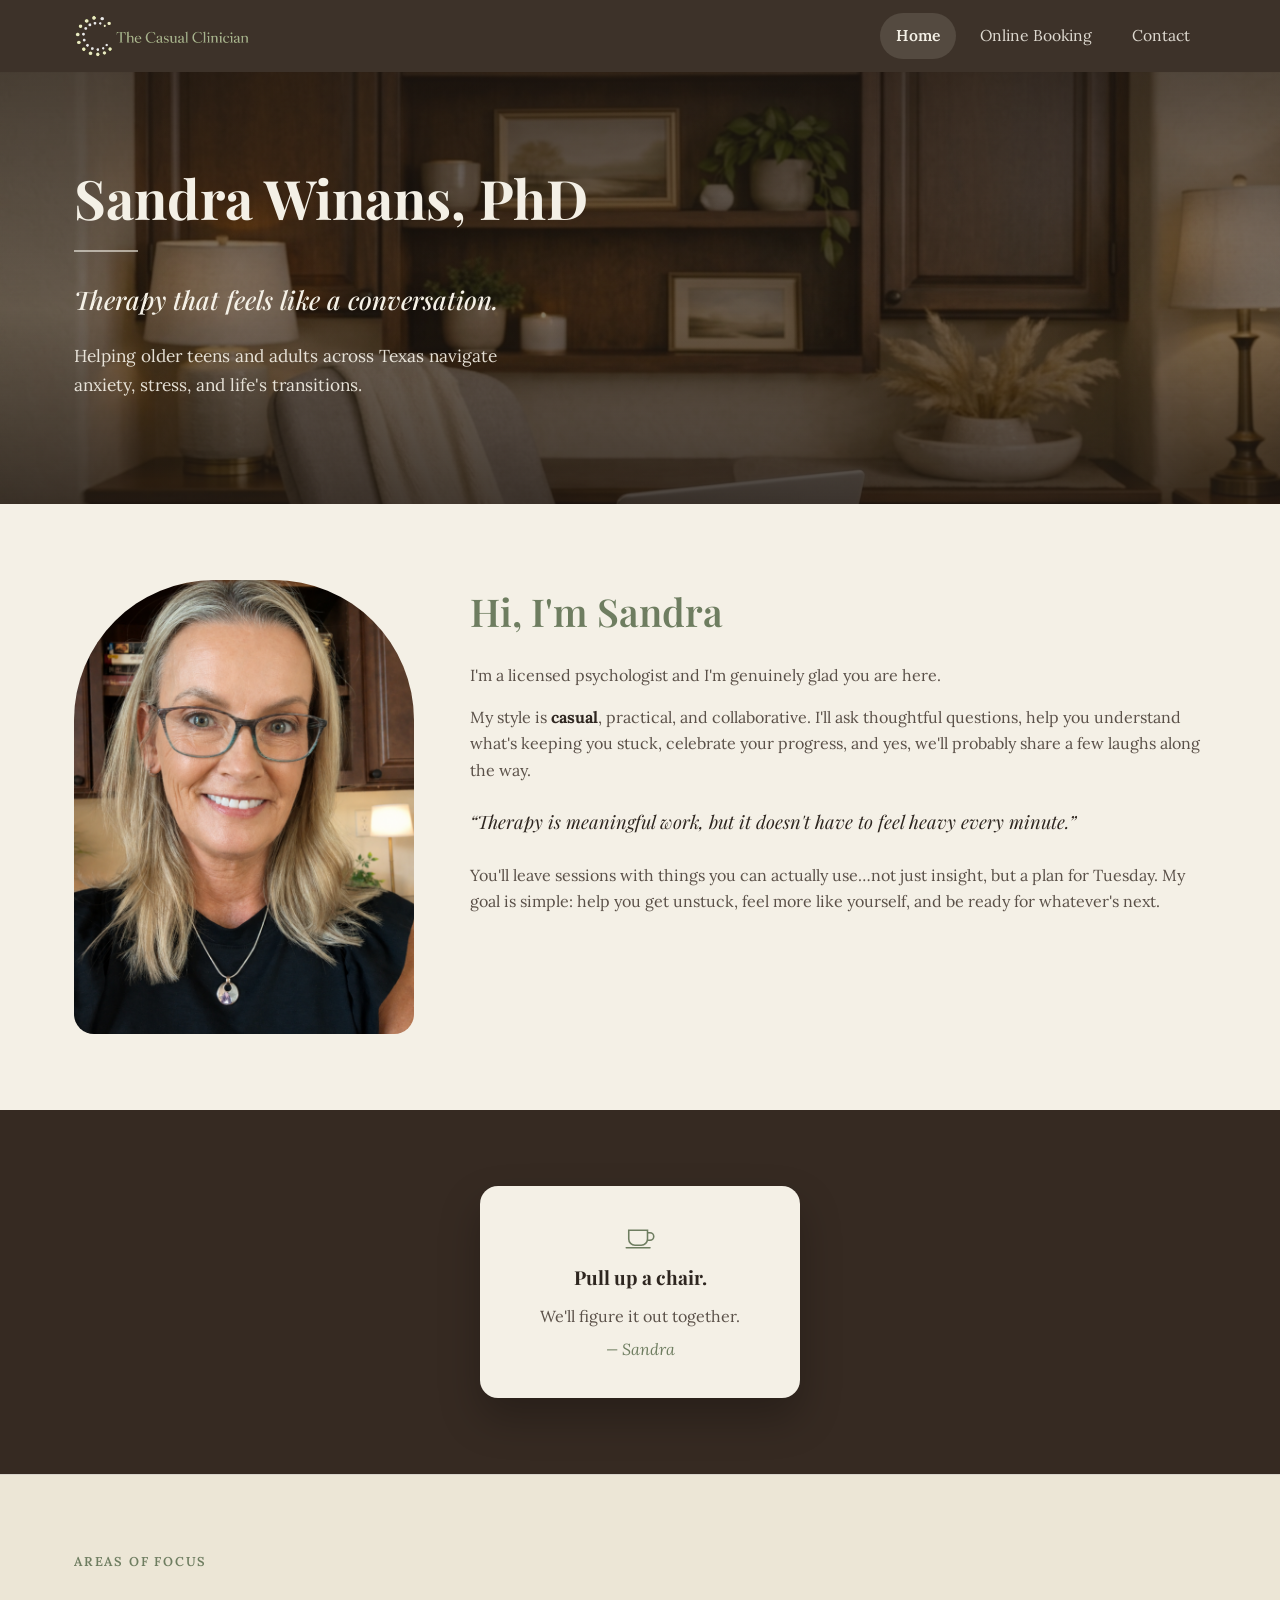
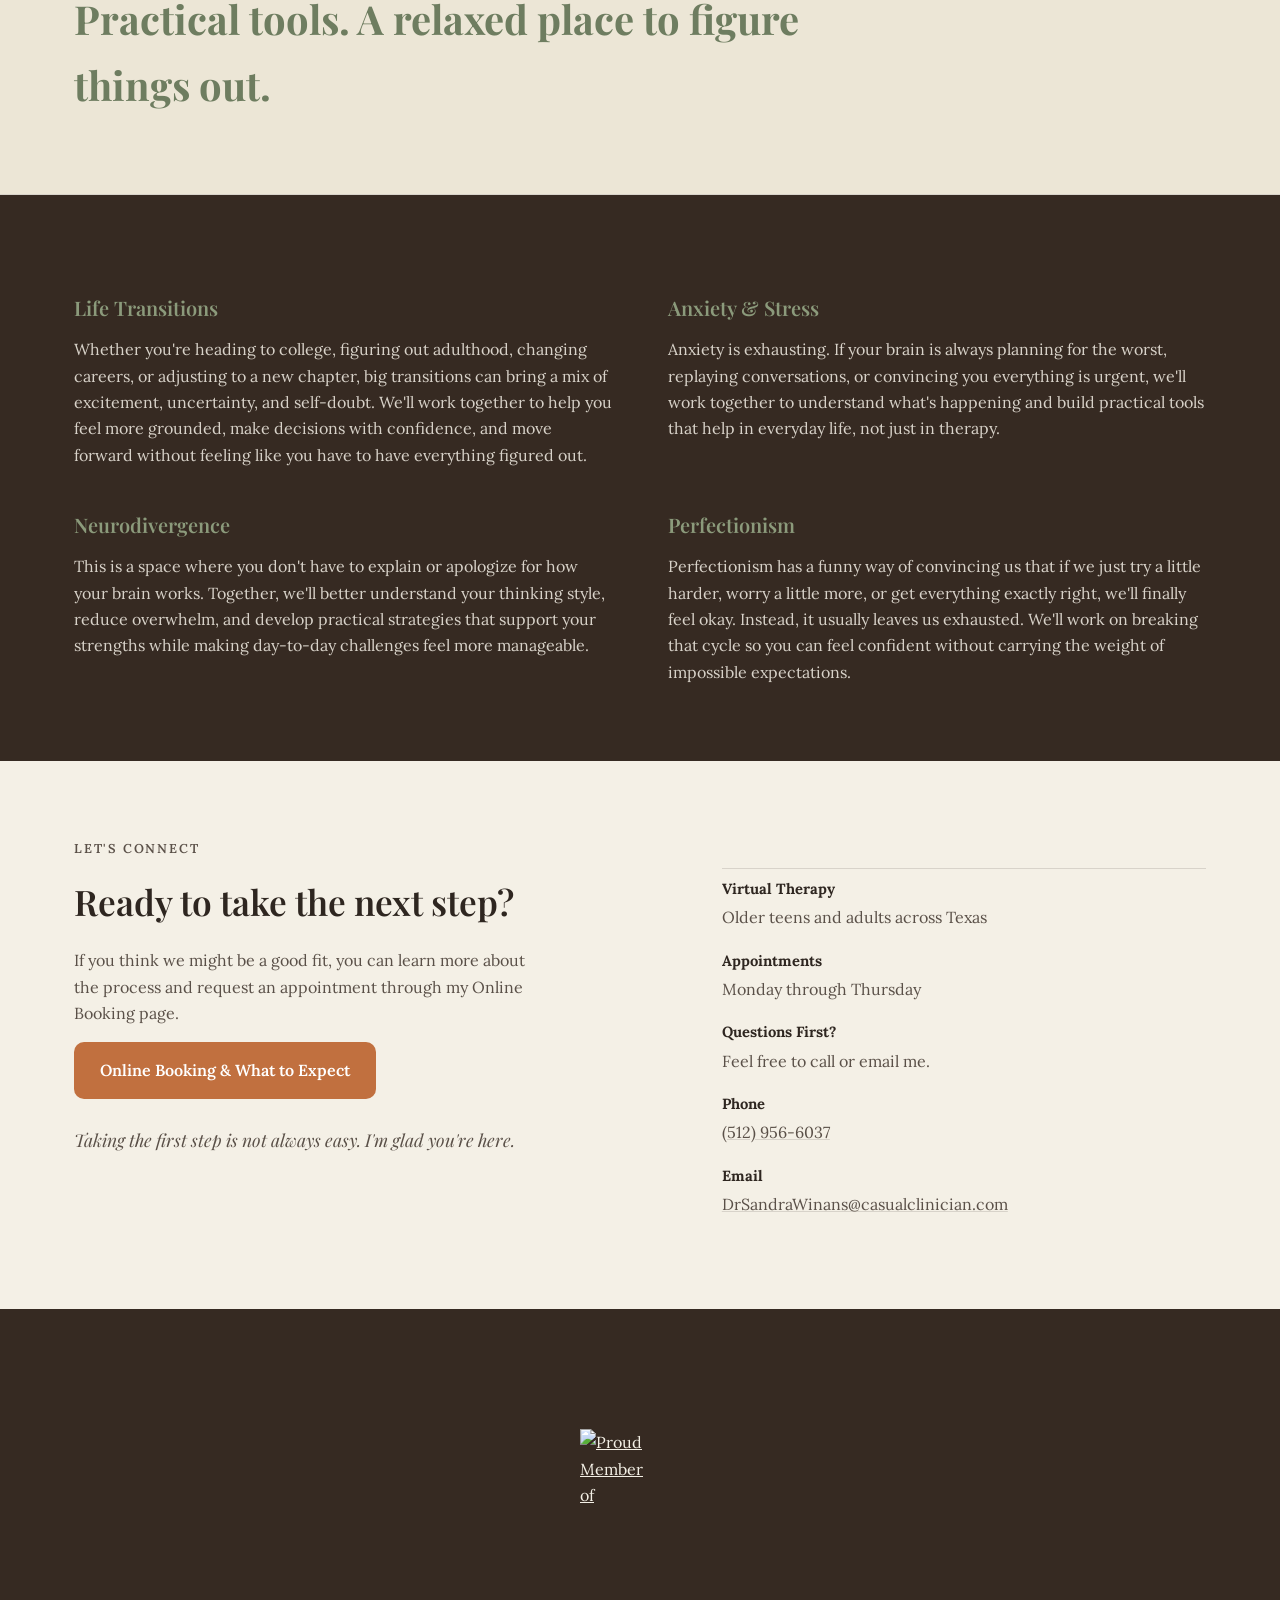
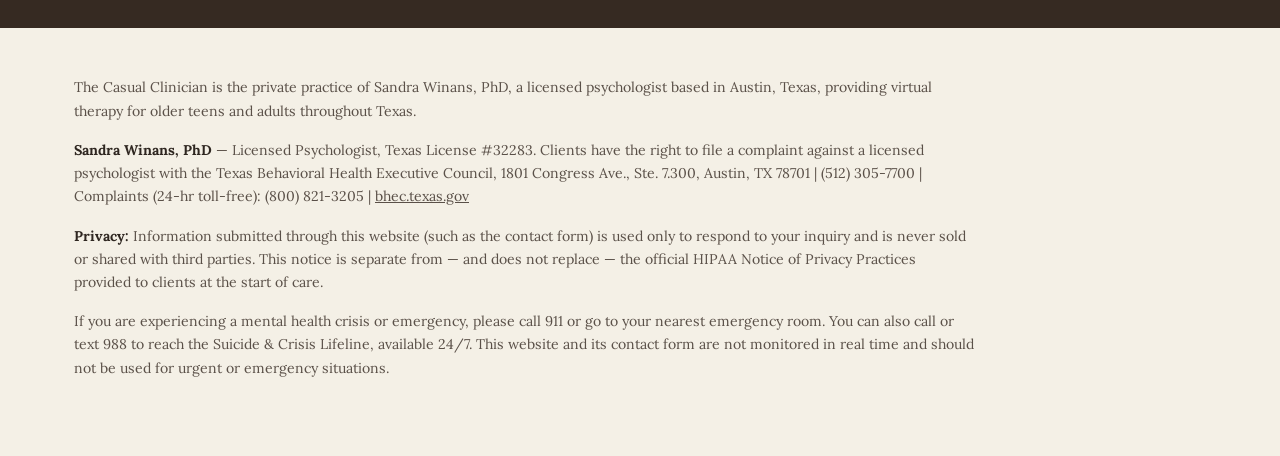
==== index.html @ fd6bcfe2 "Add favicon link tag to index.html" ====
<!DOCTYPE html>
<html lang="en">
<head>
<meta charset="UTF-8">
<meta name="viewport" content="width=device-width, initial-scale=1">
<title>The Casual Clinician — Sandra Winans, PhD</title>
<meta name="description" content="Sandra Winans, PhD is a licensed psychologist offering virtual therapy for older teens and adults across Texas. Therapy that feels like a conversation.">
<link rel="stylesheet" href="styles.css">
  <link rel="icon" type="image/png" href="favicon.png">
</head>
<body>

<header class="site-header">
  <div class="wrap">
            <a href="index.html" class="brand"><span class="brand-mark-full" role="img" aria-label="The Casual Clinician logo"></span></a>
      <nav class="primary-nav" aria-label="Primary">
      <a href="index.html" class="is-active">Home</a>
      <a href="https://www.casualclinician.com/online-booking">Online Booking</a>
      <a href="contact.html">Contact</a>
    </nav>
    <button class="nav-toggle" aria-label="Toggle menu" aria-expanded="false">
      <svg viewBox="0 0 24 24" fill="none" stroke="currentColor" stroke-width="2" stroke-linecap="round"><line x1="3" y1="6" x2="21" y2="6"/><line x1="3" y1="12" x2="21" y2="12"/><line x1="3" y1="18" x2="21" y2="18"/></svg>
    </button>
  </div>
</header>

<section class="hero">
  <div class="wrap">
    <h1>Sandra Winans, PhD</h1>
    <div class="eyebrow-rule"></div>
    <p class="tagline">Therapy that feels like a conversation.</p>
    <p class="lede">Helping older teens and adults across Texas navigate anxiety, stress, and life's transitions.</p>
  </div>
</section>

<section class="section-cream">
  <div class="wrap intro-grid">
    <div class="portrait-frame">
      <img src="sandra-portrait.jpg" alt="Sandra Winans, PhD, licensed psychologist and owner of The Casual Clinician, smiling">
    </div>
    <div class="intro-copy">
      <h2>Hi, I'm Sandra</h2>
      <p>I'm a licensed psychologist and I'm genuinely glad you are here.</p>
      <p>My style is <strong>casual</strong>, practical, and collaborative. I'll ask thoughtful questions, help you understand what's keeping you stuck, celebrate your progress, and yes, we'll probably share a few laughs along the way.</p>
      <p class="pull-quote">&ldquo;Therapy is meaningful work, but it doesn't have to feel heavy every minute.&rdquo;</p>
      <p>You'll leave sessions with things you can actually use&hellip;not just insight, but a plan for Tuesday. My goal is simple: help you get unstuck, feel more like yourself, and be ready for whatever's next.</p>
    </div>
  </div>
</section>

<section class="section-espresso">
  <div class="wrap">
    <div class="note-card">
<div class="cup-icon" aria-hidden="true"><svg viewBox="0 0 64 56" width="40" height="36" fill="none" xmlns="http://www.w3.org/2000/svg"><path class="steam steam-1" d="M22 14c-2 -3 2 -5 0 -8" stroke="currentColor" stroke-width="2" stroke-linecap="round"/><path class="steam steam-2" d="M32 12c-2 -3 2 -5 0 -8" stroke="currentColor" stroke-width="2" stroke-linecap="round"/><path class="steam steam-3" d="M42 14c-2 -3 2 -5 0 -8" stroke="currentColor" stroke-width="2" stroke-linecap="round"/><path d="M14 22h30v14a10 10 0 0 1 -10 10H24a10 10 0 0 1 -10 -10V22z" stroke="currentColor" stroke-width="2.5"/><path d="M44 26h4a6 6 0 0 1 0 12h-4" stroke="currentColor" stroke-width="2.5"/><line x1="10" y1="50" x2="48" y2="50" stroke="currentColor" stroke-width="2.5" stroke-linecap="round"/></svg></div>
      <h3>Pull up a chair.</h3>
      <p>We'll figure it out together.</p>
      <p class="signed">— Sandra</p>
    </div>
  </div>
</section>

<hr class="divider">

<section class="section-cream-deep">
  <div class="wrap">
    <p class="eyebrow">Areas of Focus</p>
    <h2 class="section-title">Practical tools. A relaxed place to figure things out.</h2>
  </div>
</section>

<hr class="divider">

<section class="section-espresso">
  <div class="wrap">
    <div class="focus-grid">
      <div class="focus-item">
        <h3>Life Transitions</h3>
        <p>Whether you're heading to college, figuring out adulthood, changing careers, or adjusting to a new chapter, big transitions can bring a mix of excitement, uncertainty, and self-doubt. We'll work together to help you feel more grounded, make decisions with confidence, and move forward without feeling like you have to have everything figured out.</p>
      </div>
      <div class="focus-item">
        <h3>Anxiety &amp; Stress</h3>
        <p>Anxiety is exhausting. If your brain is always planning for the worst, replaying conversations, or convincing you everything is urgent, we'll work together to understand what's happening and build practical tools that help in everyday life, not just in therapy.</p>
      </div>
      <div class="focus-item">
        <h3>Neurodivergence</h3>
        <p>This is a space where you don't have to explain or apologize for how your brain works. Together, we'll better understand your thinking style, reduce overwhelm, and develop practical strategies that support your strengths while making day-to-day challenges feel more manageable.</p>
      </div>
      <div class="focus-item">
        <h3>Perfectionism</h3>
        <p>Perfectionism has a funny way of convincing us that if we just try a little harder, worry a little more, or get everything exactly right, we'll finally feel okay. Instead, it usually leaves us exhausted. We'll work on breaking that cycle so you can feel confident without carrying the weight of impossible expectations.</p>
      </div>
    </div>
  </div>
</section>

<hr class="divider divider-on-dark">

<section class="section-cream">
  <div class="wrap connect-grid">
    <div class="connect-copy">
      <p class="eyebrow">Let's Connect</p>
      <h2>Ready to take the next step?</h2>
      <p>If you think we might be a good fit, you can learn more about the process and request an appointment through my Online Booking page.</p>
      <p><a class="btn" href="https://www.casualclinician.com/online-booking">Online Booking &amp; What to Expect</a></p>
      <p class="closing-line">Taking the first step is not always easy. I'm glad you're here.</p>
    </div>
    <dl class="details-list">
      <div>
        <dt>Virtual Therapy</dt>
        <dd>Older teens and adults across Texas</dd>
      </div>
      <div>
        <dt>Appointments</dt>
        <dd>Monday through Thursday</dd>
      </div>
      <div>
        <dt>Questions First?</dt>
        <dd>Feel free to call or email me.</dd>
      </div>
      <div>
        <dt>Phone</dt>
        <dd><a href="tel:+15129566037">(512) 956-6037</a></dd>
      </div>
      <div>
        <dt>Email</dt>
        <dd><a href="mailto:DrSandraWinans@casualclinician.com">DrSandraWinans@casualclinician.com</a></dd>
      </div>
    </dl>
  </div>
</section>

<section class="section-espresso">
  <div class="wrap badges">
            <a href="https://www.therapyden.com/therapist/sandra-winans" title="Proud Member of TherapyDen" target="_blank"><img src="https://s3-us-west-2.amazonaws.com/therapyden1/logos/therapyden-web-badge.png" alt="Proud Member of TherapyDen" width="80" height="79"></a>        
            <!-- Professional verification provided by Psychology Today --> <a href="https://www.psychologytoday.com/profile/974356" class="sx-verified-seal"></a> <script type="text/javascript" src="https://member.psychologytoday.com/verified-seal.js" data-badge="13" data-id="974356" data-code="aHR0cHM6Ly93d3cucHN5Y2hvbG9neXRvZGF5LmNvbS9hcGkvdmVyaWZpZWQtc2VhbC9zZWFscy8xMy9wcm9maWxlLzk3NDM1Nj9jYWxsYmFjaz1zeGNhbGxiYWNr"></script> <!-- End Verification -->
  </div>
</section>

<footer class="legal">
  <div class="wrap">
    <p>The Casual Clinician is the private practice of Sandra Winans, PhD, a licensed psychologist based in Austin, Texas, providing virtual therapy for older teens and adults throughout Texas.</p>
    <p><strong>Sandra Winans, PhD</strong> — Licensed Psychologist, Texas License #32283. Clients have the right to file a complaint against a licensed psychologist with the Texas Behavioral Health Executive Council, 1801 Congress Ave., Ste. 7.300, Austin, TX 78701 | (512) 305-7700 | Complaints (24-hr toll-free): (800) 821-3205 | <a href="http://bhec.texas.gov">bhec.texas.gov</a></p>
    <p><strong>Privacy:</strong> Information submitted through this website (such as the contact form) is used only to respond to your inquiry and is never sold or shared with third parties. This notice is separate from — and does not replace — the official HIPAA Notice of Privacy Practices provided to clients at the start of care.</p>
    <p>If you are experiencing a mental health crisis or emergency, please call 911 or go to your nearest emergency room. You can also call or text 988 to reach the Suicide &amp; Crisis Lifeline, available 24/7. This website and its contact form are not monitored in real time and should not be used for urgent or emergency situations.</p>
  </div>
</footer>

<script src="nav.js"></script>
</body>
</html>
---- styles.css ----
/* ==========================================================================
   The Casual Clinician — shared styles
   ========================================================================== */

@import url('https://fonts.googleapis.com/css2?family=Playfair+Display:ital,wght@0,500;0,600;0,700;1,500;1,600&family=Lora:ital,wght@0,400;0,500;0,600;1,400&display=swap');

:root {
  --cream: #F4F0E6;
  --cream-deep: #ECE6D6;
  --espresso: #362A22;
  --espresso-soft: #4A3B30;
  --sage: #8B9A7B;
  --sage-deep: #6E7D60;
  --terracotta: #C1703F;
  --terracotta-deep: #A85E32;
  --ink: #2E2620;
  --ink-soft: #5A5048;
  --line: rgba(46, 38, 32, 0.14);
  --line-light: rgba(244, 240, 230, 0.25);

  --font-display: 'Playfair Display', Georgia, 'Times New Roman', serif;
  --font-body: 'Lora', Georgia, 'Times New Roman', serif;

  --container: 1180px;
  --radius: 18px;
}

* { box-sizing: border-box; }

html {
  scroll-behavior: smooth;
}

body {
  margin: 0;
  font-family: var(--font-body);
  color: var(--ink);
  background: var(--cream);
  line-height: 1.65;
  -webkit-font-smoothing: antialiased;
}

img { max-width: 100%; display: block; }

a { color: inherit; }

.wrap {
  width: 100%;
  max-width: var(--container);
  margin: 0 auto;
  padding: 0 24px;
}

/* ---------- Header / nav ---------- */

.site-header {
  position: sticky;
  top: 0;
  z-index: 50;
  background: rgba(54, 42, 34, 0.96);
  backdrop-filter: blur(6px);
  color: var(--cream);
}

.site-header .wrap {
  display: flex;
  align-items: center;
  justify-content: space-between;
  height: 72px;
}

.brand {
  display: flex;
  align-items: center;
  gap: 12px;
  text-decoration: none;
  color: var(--cream);
  font-family: var(--font-display);
  font-weight: 600;
  font-size: 1.15rem;
  letter-spacing: 0.01em;
}

.brand-mark {
       width: 32px;
       height: 32px;
       flex-shrink: 0;
       object-fit: contain;
       display: block;
}

.brand-mark-full { display: block; width: 177px; height: 44px; background-image: url('logo-full.png'); background-repeat: no-repeat; background-size: 216px 144px; background-position: -17px -45px; flex-shrink: 0; filter: brightness(2) contrast(0.85); }

nav.primary-nav {
  display: flex;
  align-items: center;
  gap: 8px;
}

nav.primary-nav a {
  text-decoration: none;
  color: var(--cream);
  font-size: 0.98rem;
  padding: 10px 16px;
  border-radius: 999px;
  opacity: 0.88;
  transition: opacity 0.15s ease, background 0.15s ease;
  white-space: nowrap;
}

nav.primary-nav a:hover { opacity: 1; background: rgba(244,240,230,0.08); }

nav.primary-nav a.is-active {
  opacity: 1;
  background: rgba(244,240,230,0.12);
  font-weight: 600;
}

.nav-toggle {
  display: none;
  background: none;
  border: none;
  color: var(--cream);
  width: 40px;
  height: 40px;
  cursor: pointer;
  align-items: center;
  justify-content: center;
}
.nav-toggle svg { width: 24px; height: 24px; }

/* ---------- Hero ---------- */

.hero {
  position: relative;
  color: var(--cream);
  background: linear-gradient(180deg, rgba(30,23,18,0.72), rgba(30,23,18,0.55) 55%, rgba(30,23,18,0.8)),
              url('hero-banner.jpg');
  background-size: cover;
  background-position: center 35%;
  padding: 96px 0 88px;
}

.hero .eyebrow-rule {
  width: 64px;
  height: 2px;
  background: var(--cream);
  opacity: 0.6;
  margin: 22px 0 26px;
}

.hero h1 {
  font-family: var(--font-display);
  font-weight: 700;
  font-size: clamp(2.1rem, 5vw, 3.4rem);
  margin: 0;
  line-height: 1.1;
}

.hero .tagline {
  font-family: var(--font-display);
  font-style: italic;
  font-weight: 500;
  font-size: clamp(1.25rem, 2.6vw, 1.6rem);
  margin: 0 0 22px;
}

.hero .lede {
  max-width: 480px;
  font-size: 1.08rem;
  color: rgba(244,240,230,0.92);
}

/* ---------- Sections ---------- */

section { padding: 76px 0; }

.section-cream { background: var(--cream); }
.section-cream-deep { background: var(--cream-deep); }
.section-espresso { background: var(--espresso); color: var(--cream); }

.divider {
  border: none;
  border-top: 1px solid var(--line);
  margin: 0;
}
.section-espresso + .section-cream .divider,
.divider-on-dark {
  border-top-color: var(--line-light);
}

/* Intro / bio grid */

.intro-grid {
  display: grid;
  grid-template-columns: minmax(220px, 340px) 1fr;
  gap: 56px;
  align-items: start;
}

.portrait-frame {
  border-radius: 140px 140px 20px 20px;
  overflow: hidden;
  aspect-ratio: 3 / 4;
  background: var(--sage-deep);
}
.portrait-frame img { width: 100%; height: 100%; object-fit: cover; }

.intro-copy h2 {
  font-family: var(--font-display);
  color: var(--sage-deep);
  font-weight: 600;
  font-size: clamp(1.8rem, 3.4vw, 2.4rem);
  margin: 0 0 18px;
}

.intro-copy p { margin: 0 0 16px; color: var(--ink-soft); }
.intro-copy p.pull-quote {
  font-family: var(--font-display);
  font-style: italic;
  color: var(--ink);
  font-size: 1.15rem;
  margin: 24px 0;
}
.intro-copy strong { color: var(--ink); }

/* Note card (dark section feature) */

.note-card {
  max-width: 320px;
  margin: 0 auto;
  background: var(--cream);
  color: var(--ink);
  border-radius: var(--radius);
  padding: 30px 26px;
  text-align: center;
  box-shadow: 0 20px 40px rgba(0,0,0,0.25);
}
.note-card .cup-icon { margin: 0 auto 10px; width: 40px; height: 36px; color: var(--sage-deep); }
  .note-card .cup-icon .steam { transform-origin: center bottom; opacity: 0; animation: steamRise 2.4s ease-in-out infinite; }
  .note-card .cup-icon .steam-1 { animation-delay: 0s; }
  .note-card .cup-icon .steam-2 { animation-delay: 0.4s; }
  .note-card .cup-icon .steam-3 { animation-delay: 0.8s; }
  @keyframes steamRise {
         0% { transform: translateY(2px); opacity: 0; }
         35% { opacity: 0.8; }
         100% { transform: translateY(-8px); opacity: 0; }
  }
.note-card h3 {
  font-family: var(--font-display);
  font-size: 1.2rem;
  margin: 6px 0 10px;
}
.note-card p { margin: 0 0 6px; color: var(--ink-soft); }
.note-card .signed { color: var(--sage-deep); font-style: italic; }

/* Areas of focus */

.eyebrow {
  text-transform: uppercase;
  letter-spacing: 0.14em;
  font-size: 0.8rem;
  color: var(--sage-deep);
  font-weight: 600;
  margin: 0 0 14px;
}
.section-espresso .eyebrow { color: var(--sage); }

h2.section-title {
  font-family: var(--font-display);
  font-weight: 700;
  font-size: clamp(1.7rem, 3.6vw, 2.5rem);
  color: var(--sage-deep);
  margin: 0;
  max-width: 760px;
}
.section-espresso h2.section-title { color: var(--sage); }

.focus-grid {
  display: grid;
  grid-template-columns: repeat(2, 1fr);
  gap: 40px 56px;
  margin-top: 20px;
}

.focus-item h3 {
  font-family: var(--font-display);
  color: var(--sage);
  font-weight: 600;
  font-size: 1.25rem;
  margin: 0 0 12px;
}
.focus-item p { margin: 0; color: rgba(244,240,230,0.85); }

/* CTA / connect section */

.connect-grid {
  display: grid;
  grid-template-columns: 1.1fr 0.9fr;
  gap: 56px;
}

.connect-copy h2 {
  font-family: var(--font-display);
  font-weight: 600;
  font-size: clamp(1.6rem, 3.2vw, 2.2rem);
  margin: 8px 0 16px;
  color: var(--ink);
}
.connect-copy p { color: var(--ink-soft); max-width: 46ch; }

.btn {
  display: inline-block;
  background: var(--terracotta);
  color: #fff;
  text-decoration: none;
  font-weight: 600;
  padding: 15px 26px;
  border-radius: 10px;
  font-family: var(--font-body);
  font-size: 1rem;
  transition: background 0.15s ease, transform 0.15s ease;
}
.btn:hover { background: var(--terracotta-deep); transform: translateY(-1px); }

.details-list {
  display: grid;
  gap: 18px;
  padding-top: 8px;
  border-top: 1px solid var(--line);
  margin-top: 30px;
}
.details-list dt {
  font-weight: 700;
  font-size: 0.92rem;
  margin-bottom: 3px;
}
.details-list dd {
  margin: 0;
  color: var(--ink-soft);
}
.details-list a { text-decoration: underline; text-decoration-color: var(--line); }

.closing-line {
  font-family: var(--font-display);
  font-style: italic;
  color: var(--sage-deep);
  font-size: 1.1rem;
  margin-top: 26px;
}

/* Badges */

.badges {
  display: flex;
  align-items: center;
  justify-content: center;
  gap: 40px;
  flex-wrap: wrap;
  padding: 44px 0;
}
.badge {
  display: flex;
  align-items: center;
  gap: 10px;
  color: var(--cream);
  font-size: 0.85rem;
  opacity: 0.9;
   text-decoration: none;
   cursor: pointer;
   transition: opacity 0.2s ease, transform 0.2s ease;
}
.badge:hover, .badge:focus-visible {
   opacity: 1;
   transform: translateY(-2px);
}
.badge .badge-icon {
  width: 46px;
  height: 46px;
  border-radius: 50%;
  border: 1.5px solid rgba(244,240,230,0.4);
  display: flex;
  align-items: center;
  justify-content: center;
  flex-shrink: 0;
}
.badge .badge-icon svg { width: 22px; height: 22px; }

/* Legal footer */

.legal {
  background: var(--cream);
  padding: 48px 0 60px;
  font-size: 0.88rem;
  color: var(--ink-soft);
}
.legal p { margin: 0 0 16px; max-width: 900px; }
.legal a { text-decoration: underline; }
.legal strong { color: var(--ink); }

/* ---------- Contact page specific ---------- */

.contact-hero {
  padding: 70px 0 56px;
}
.contact-hero h1 {
  font-family: var(--font-display);
  font-weight: 700;
  font-size: clamp(2rem, 4.6vw, 2.9rem);
  color: var(--sage-deep);
  margin: 0 0 14px;
}
.contact-hero p { color: var(--ink-soft); max-width: 56ch; font-size: 1.05rem; }

.contact-grid {
  display: grid;
  grid-template-columns: 1fr 1fr;
  gap: 56px;
  align-items: start;
}

.contact-card {
  background: var(--cream-deep);
  border-radius: var(--radius);
  padding: 34px;
}
.contact-card h3 {
  font-family: var(--font-display);
  color: var(--sage-deep);
  margin: 0 0 20px;
  font-size: 1.3rem;
}

.form-field { margin-bottom: 18px; }
.form-field label {
  display: block;
  font-weight: 700;
  font-size: 0.88rem;
  margin-bottom: 6px;
}
.form-field input,
.form-field textarea {
  width: 100%;
  font-family: var(--font-body);
  font-size: 1rem;
  padding: 12px 14px;
  border-radius: 8px;
  border: 1px solid var(--line);
  background: var(--cream);
  color: var(--ink);
}
.form-field input:focus,
.form-field textarea:focus {
  outline: 2px solid var(--sage);
  outline-offset: 1px;
}
.form-field textarea { min-height: 130px; resize: vertical; }

.crisis-box {
  border-left: 3px solid var(--terracotta);
  padding: 16px 20px;
  background: var(--cream-deep);
  border-radius: 0 10px 10px 0;
  margin-top: 34px;
}
.crisis-box p { margin: 0; font-size: 0.92rem; color: var(--ink-soft); }
.crisis-box strong { color: var(--ink); }

/* ---------- Responsive ---------- */

@media (max-width: 860px) {
  .intro-grid { grid-template-columns: 1fr; gap: 34px; }
  .portrait-frame { max-width: 280px; margin: 0 auto; }
  .focus-grid { grid-template-columns: 1fr; gap: 34px; }
  .connect-grid { grid-template-columns: 1fr; gap: 40px; }
  .contact-grid { grid-template-columns: 1fr; gap: 40px; }
  section { padding: 56px 0; }
  .hero { padding: 64px 0 56px; }
}

@media (max-width: 720px) {
  nav.primary-nav {
    position: fixed;
    top: 72px; right: 0; left: 0; bottom: auto; height: calc(100vh - 72px);
    background: var(--espresso);
    flex-direction: column;
    align-items: stretch;
    padding: 12px 20px 28px;
    gap: 4px;
    transform: translateY(-8px);
    opacity: 0;
    pointer-events: none;
    transition: opacity 0.18s ease, transform 0.18s ease;
    max-height: calc(100vh - 72px);
    overflow-y: auto;
  }
  nav.primary-nav a { padding: 14px 12px; font-size: 1.05rem; }

  .nav-toggle { display: flex; }

  .site-header.is-open nav.primary-nav {
    opacity: 1;
    transform: translateY(0);
    pointer-events: auto;
  }
}

@media (max-width: 520px) {
  .wrap { padding: 0 18px; }
  .badges { gap: 24px; }
  .note-card { max-width: 100%; }
}
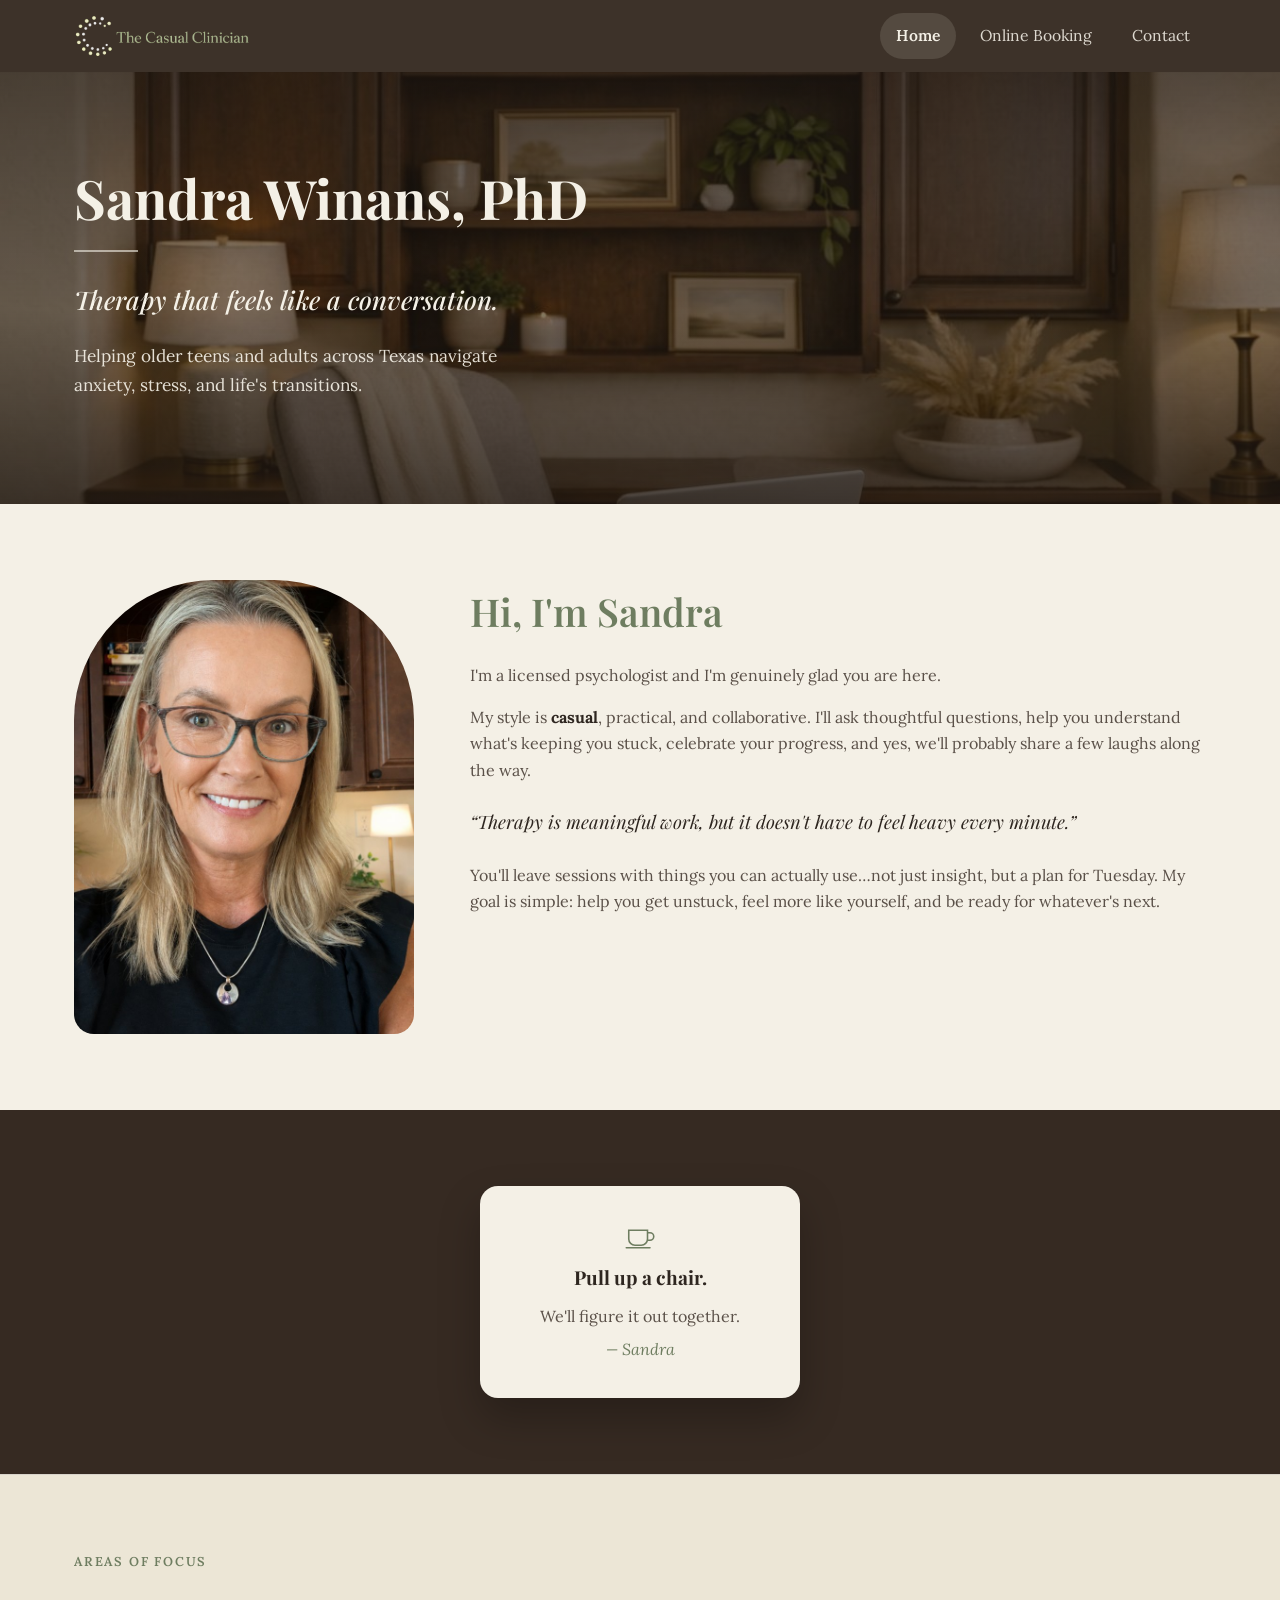
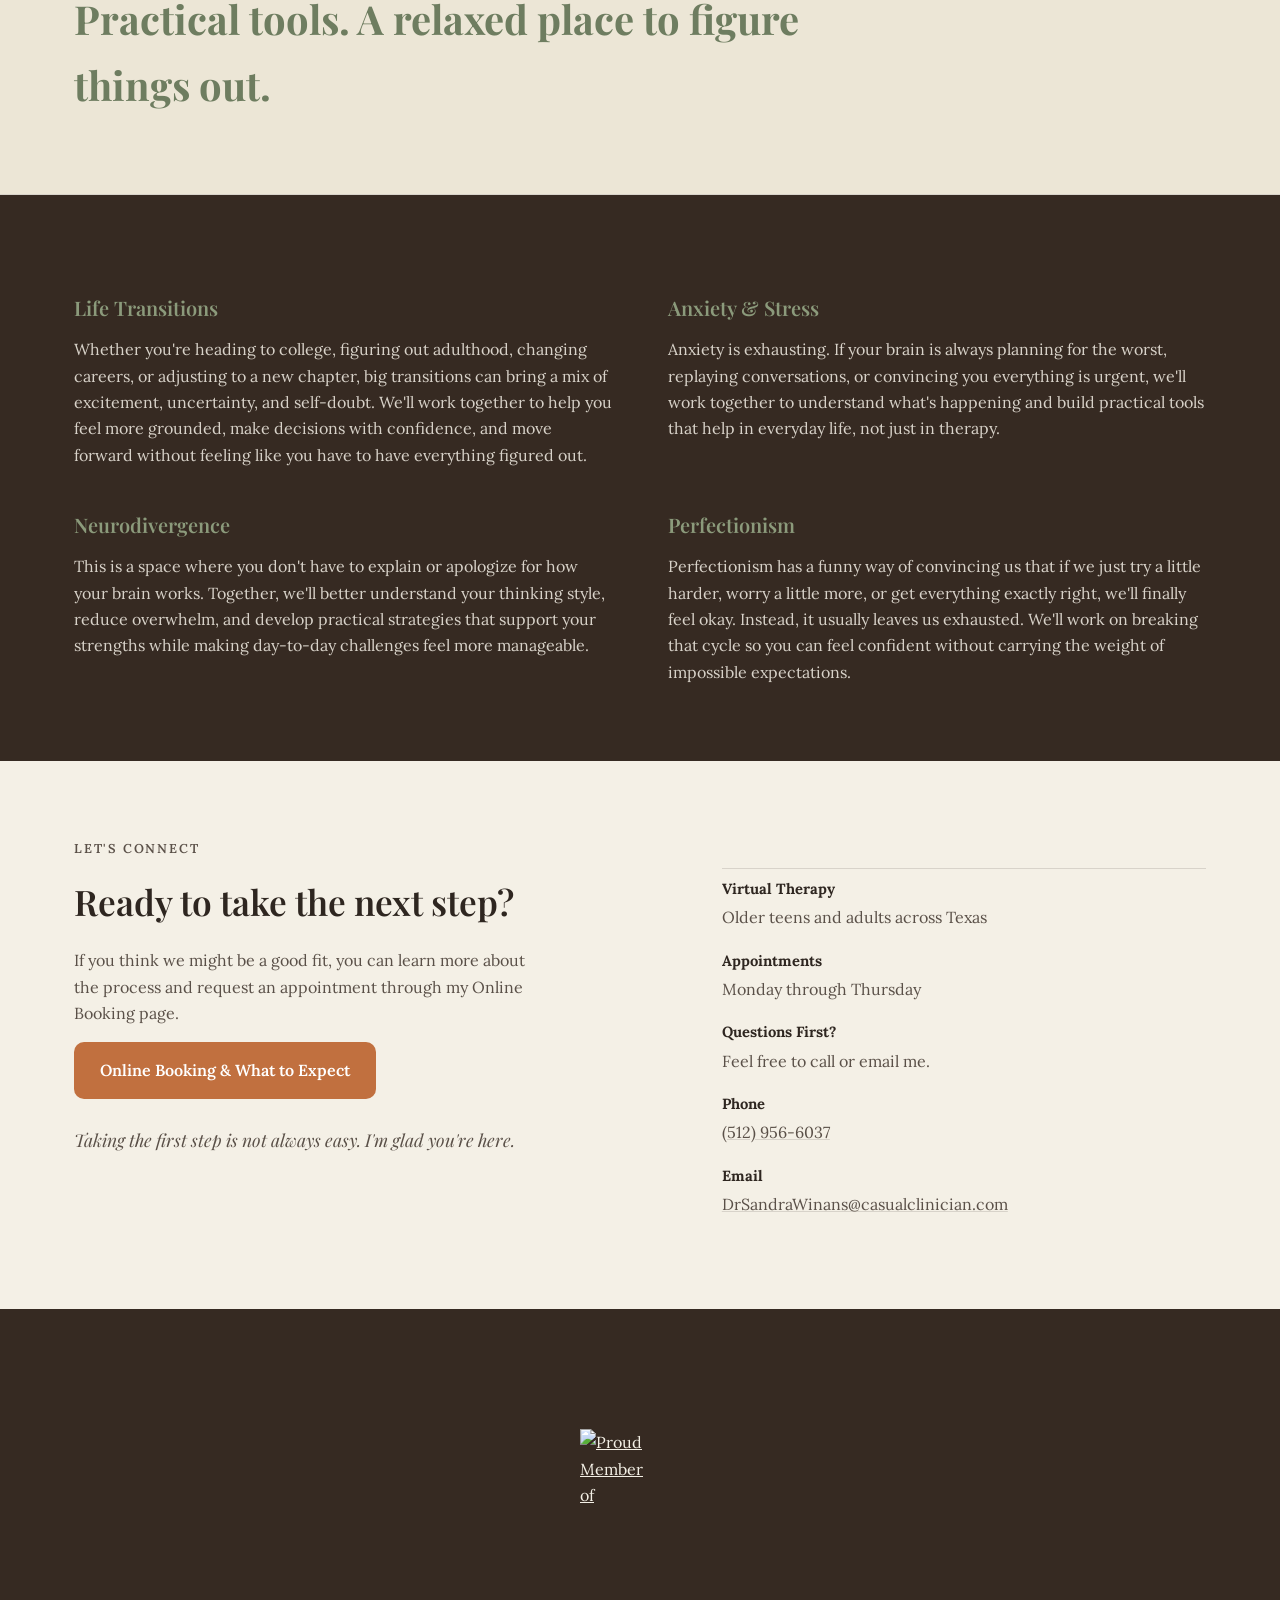
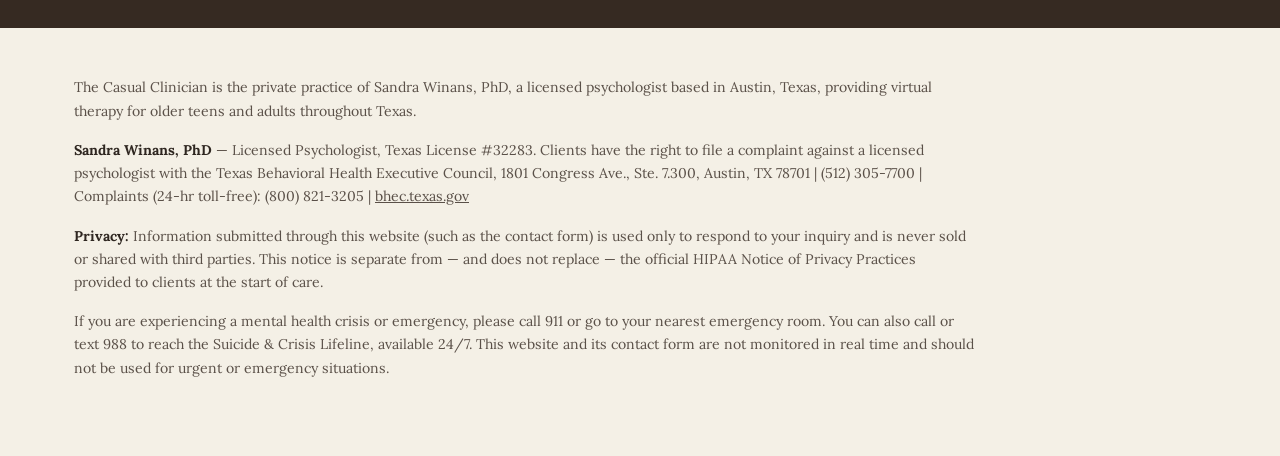
==== commit e29d7e2a: "Point Online Booking nav link to new online-booking.html page" ====
--- a/index.html
+++ b/index.html
@@ -15,8 +15,8 @@
             <a href="index.html" class="brand"><span class="brand-mark-full" role="img" aria-label="The Casual Clinician logo"></span></a>
       <nav class="primary-nav" aria-label="Primary">
       <a href="index.html" class="is-active">Home</a>
-      <a href="https://www.casualclinician.com/online-booking">Online Booking</a>
-      <a href="contact.html">Contact</a>
+      <a href="online-booking.html">Online Booking</a>
+        <a href="contact.html">Contact</a>
     </nav>
     <button class="nav-toggle" aria-label="Toggle menu" aria-expanded="false">
       <svg viewBox="0 0 24 24" fill="none" stroke="currentColor" stroke-width="2" stroke-linecap="round"><line x1="3" y1="6" x2="21" y2="6"/><line x1="3" y1="12" x2="21" y2="12"/><line x1="3" y1="18" x2="21" y2="18"/></svg>
--- a/styles.css
+++ b/styles.css
@@ -455,6 +455,32 @@
   outline-offset: 1px;
 }
 .form-field textarea { min-height: 130px; resize: vertical; }
+.form-field select {
+  width: 100%;
+  font-family: var(--font-body);
+  font-size: 1rem;
+  padding: 12px 14px;
+  border-radius: 8px;
+  border: 1px solid var(--line);
+  background: var(--cream);
+  color: var(--ink);
+}
+.form-field select:focus {
+  outline: 2px solid var(--sage);
+  outline-offset: 1px;
+}
+.form-intro {
+  font-size: 0.92rem;
+  color: var(--ink-soft);
+  margin-bottom: 20px;
+}
+.form-outro {
+  font-size: 0.92rem;
+  color: var(--ink-soft);
+  margin-top: 20px;
+  margin-bottom: 0;
+}
+
 
 .crisis-box {
   border-left: 3px solid var(--terracotta);
@@ -510,3 +536,8 @@
   .badges { gap: 24px; }
   .note-card { max-width: 100%; }
 }
+
+
+.form-status { margin-top: 12px; font-size: 0.95rem; min-height: 1.2em; }
+.form-status-success { color: var(--sage-deep); }
+.form-status-error { color: var(--terracotta-deep); }
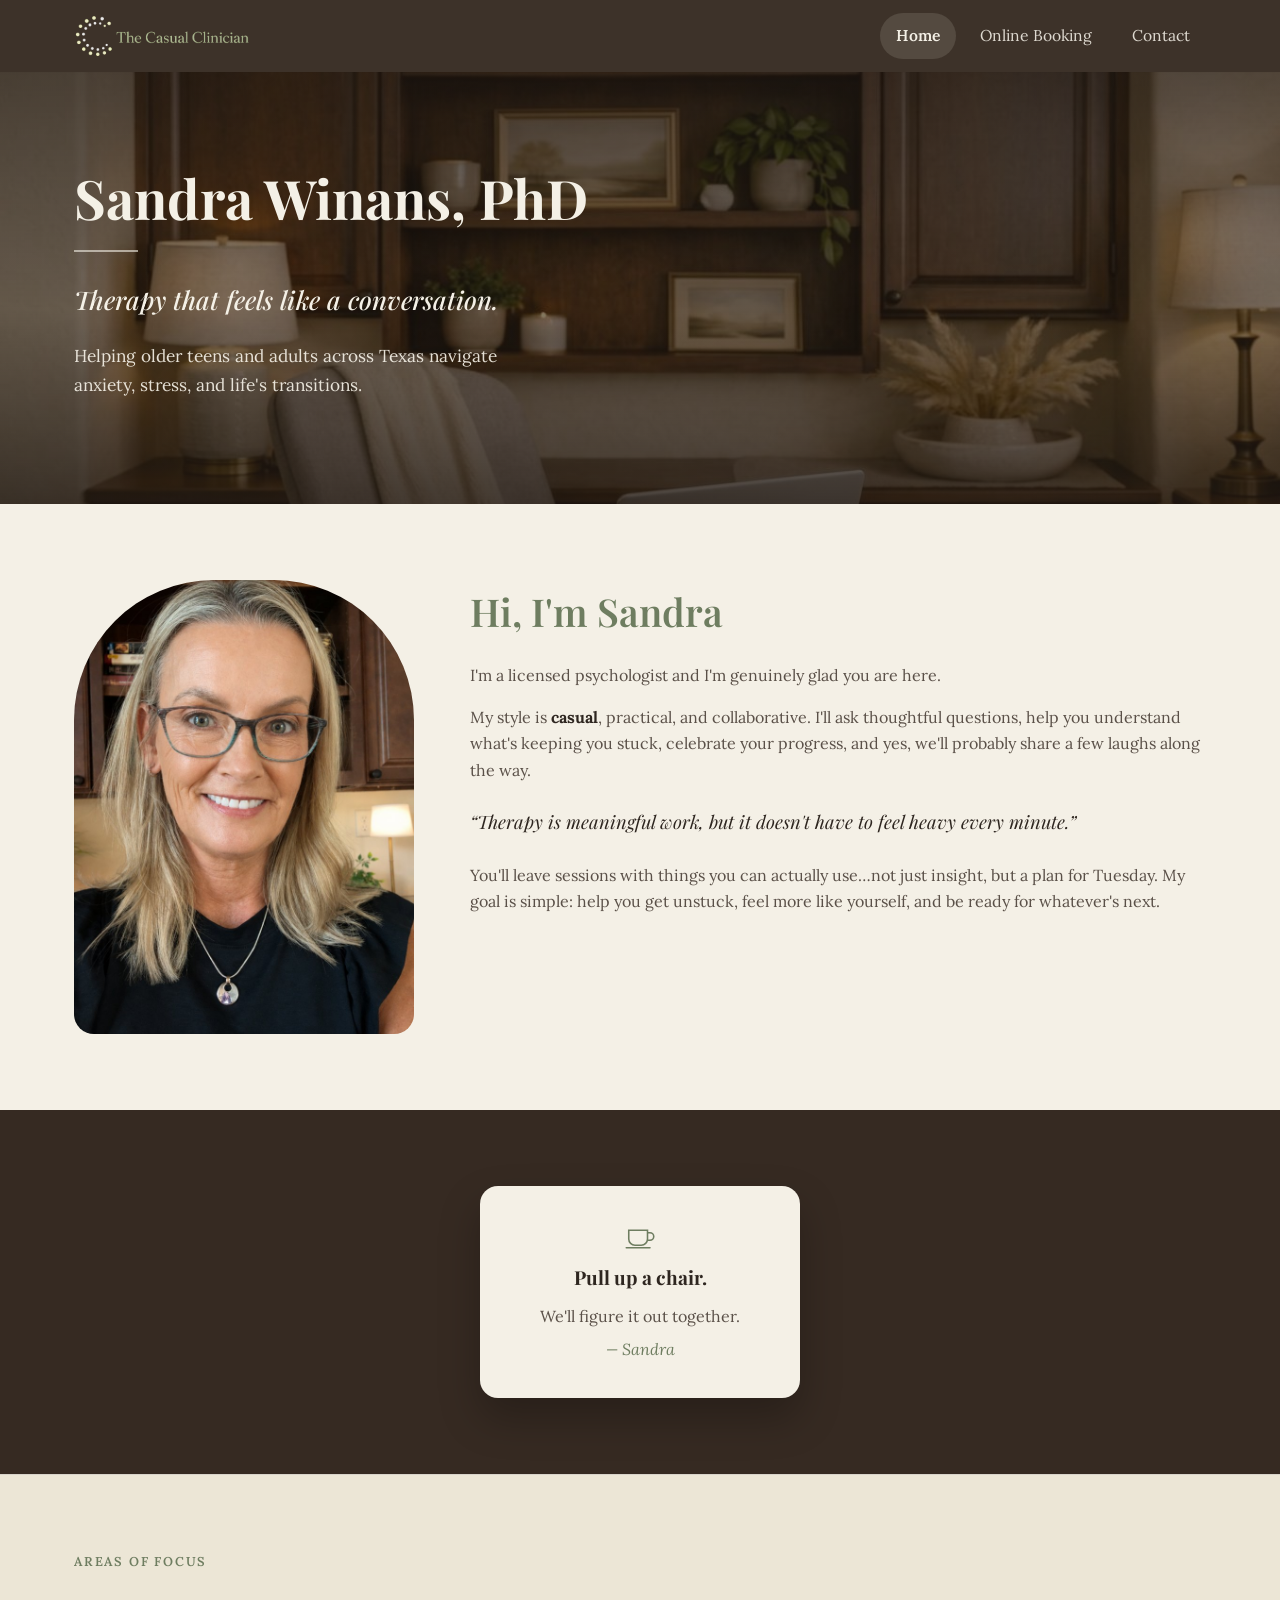
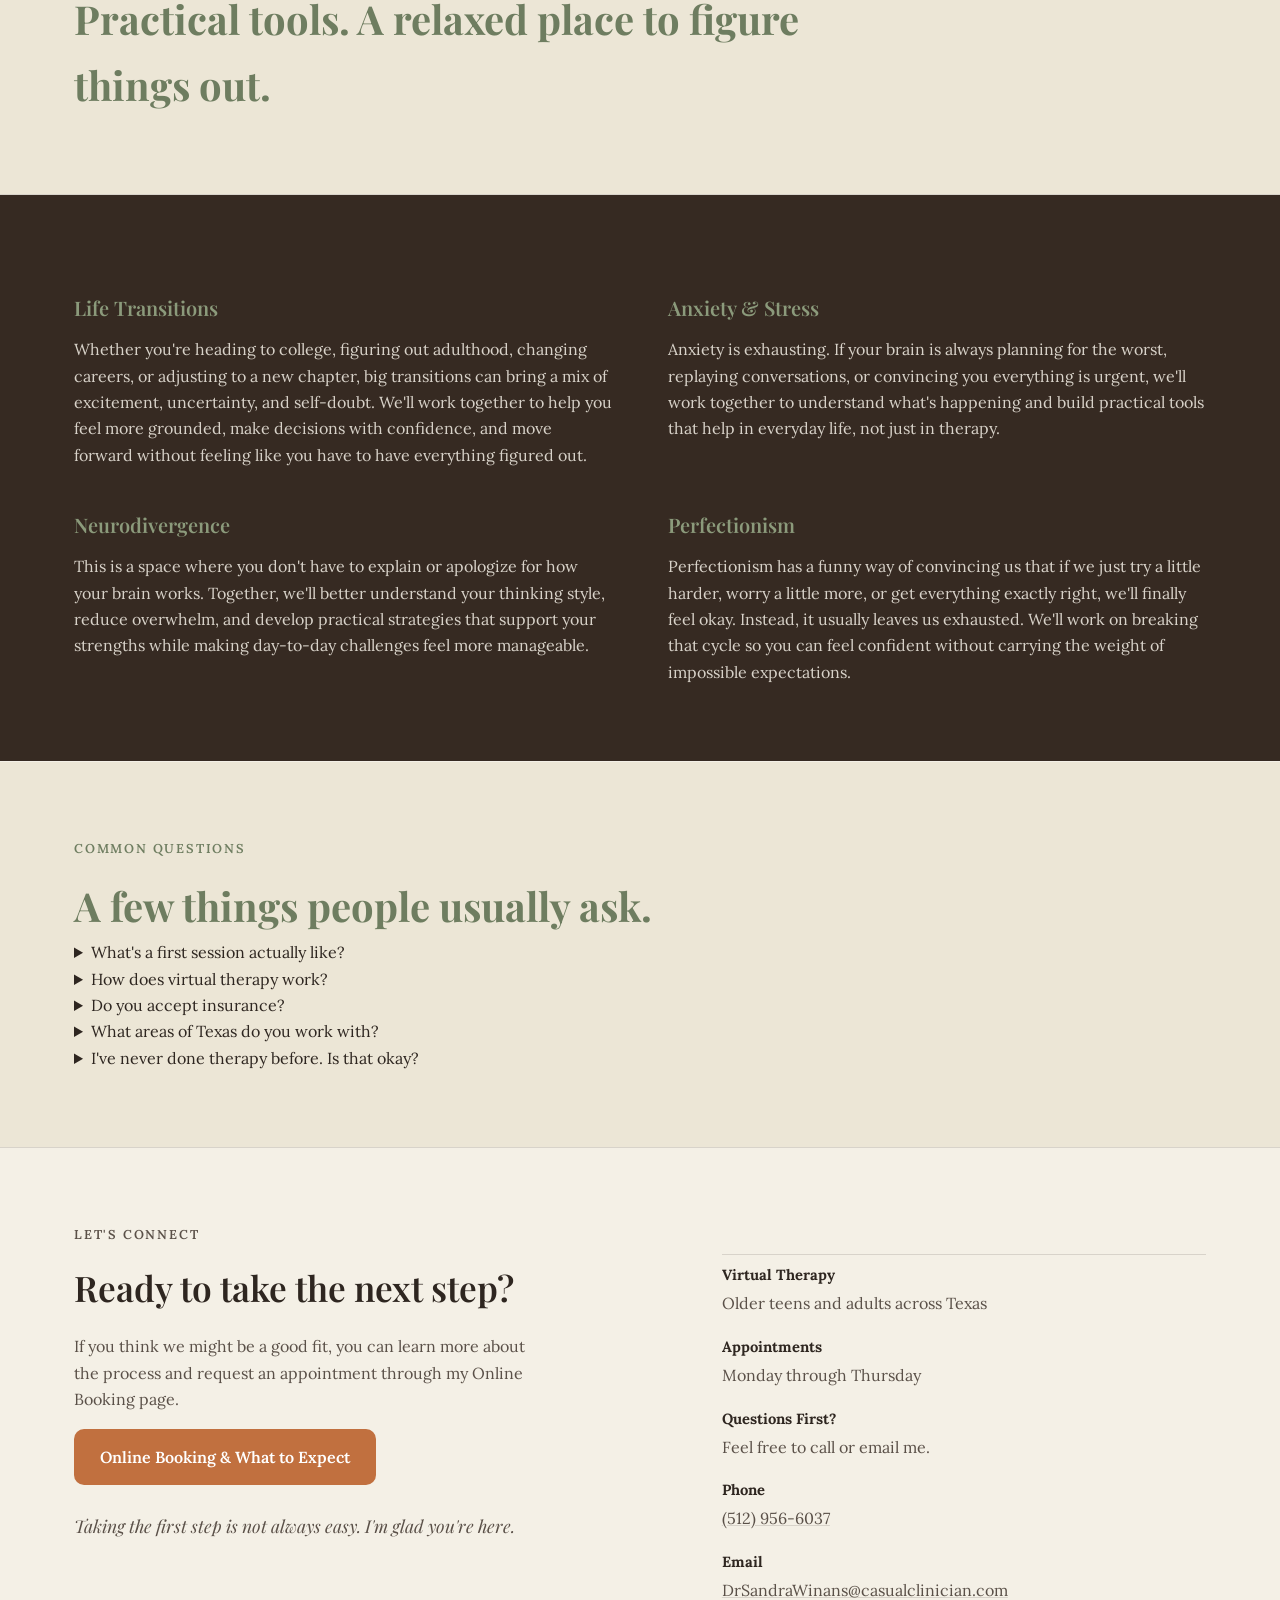
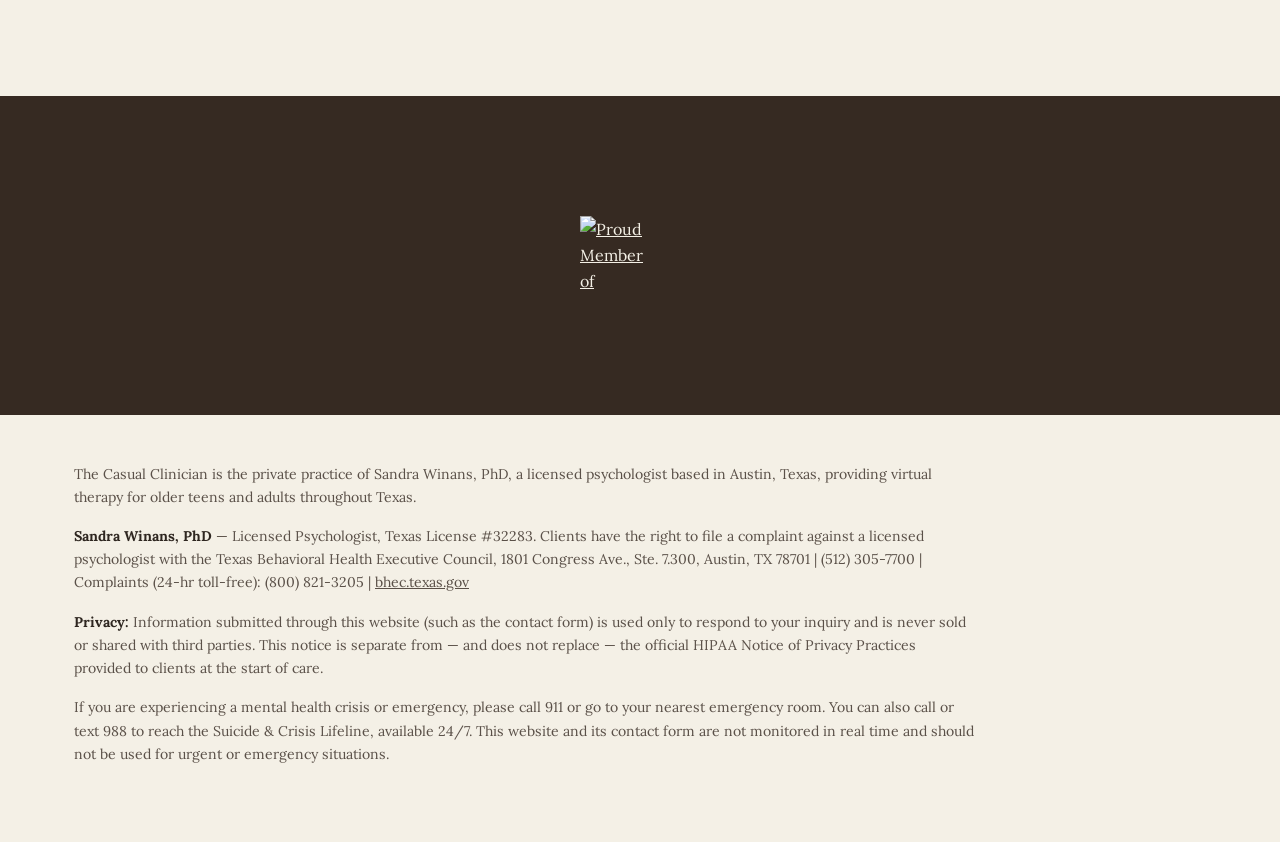
==== commit 859f02f7: "Add SEO meta tags, JSON-LD schema, FAQ section; fix outdated CTA link" ====
--- a/index.html
+++ b/index.html
@@ -3,9 +3,36 @@
 <head>
 <meta charset="UTF-8">
 <meta name="viewport" content="width=device-width, initial-scale=1">
-<title>The Casual Clinician — Sandra Winans, PhD</title>
-<meta name="description" content="Sandra Winans, PhD is a licensed psychologist offering virtual therapy for older teens and adults across Texas. Therapy that feels like a conversation.">
-<link rel="stylesheet" href="styles.css">
+<title>Virtual Therapist in Texas | The Casual Clinician — Sandra Winans, PhD</title>
+<meta name="description" content="Sandra Winans, PhD is a licensed psychologist based in Austin offering online therapy &amp; telehealth for older teens and adults across Texas. Therapy that feels like a conversation, not a lecture.">
+  <link rel="canonical" href="https://www.casualclinician.com/">
+<meta property="og:type" content="website">
+<meta property="og:title" content="The Casual Clinician — Virtual Therapist in Texas">
+<meta property="og:description" content="Sandra Winans, PhD is a licensed psychologist offering online therapy for older teens and adults across Texas.">
+<meta property="og:url" content="https://www.casualclinician.com/">
+<meta property="og:image" content="https://www.casualclinician.com/hero-banner.jpg">
+<meta name="twitter:card" content="summary_large_image">
+<script type="application/ld+json">
+{
+  "@context": "https://schema.org",
+  "@type": "MedicalBusiness",
+  "name": "The Casual Clinician",
+  "alternateName": "Sandra Winans, PhD",
+  "url": "https://www.casualclinician.com/",
+  "image": "https://www.casualclinician.com/sandra-portrait.jpg",
+  "telephone": "+1-512-956-6037",
+  "email": "DrSandraWinans@casualclinician.com",
+  "address": {
+    "@type": "PostalAddress",
+    "addressLocality": "Austin",
+    "addressRegion": "TX",
+    "addressCountry": "US"
+  },
+  "areaServed": "Texas",
+  "priceRange": "$$"
+}
+</script>
+  <link rel="stylesheet" href="styles.css">
   <link rel="icon" type="image/png" href="favicon.png">
 </head>
 <body>
@@ -92,16 +119,58 @@
     </div>
   </div>
 </section>
-
-<hr class="divider divider-on-dark">
-
+  <hr class="divider divider-on-dark">
+
+<section class="section-cream-deep">
+  <div class="wrap">
+    <p class="eyebrow">Common Questions</p>
+    <h2 class="section-title">A few things people usually ask.</h2>
+    <div class="faq-list">
+      <details class="faq-item">
+        <summary>What's a first session actually like?</summary>
+        <p>We'll spend most of it just talking. I'll ask about what brought you in, what's felt hard lately, and what you're hoping is different a few months from now. There's no clipboard or script, just a real conversation.</p>
+      </details>
+      <details class="faq-item">
+        <summary>How does virtual therapy work?</summary>
+        <p>Sessions happen over a secure, HIPAA-compliant video platform. You'll get a link before each appointment, log on from wherever you're comfortable, anywhere in Texas, and we'll meet face-to-face on screen.</p>
+      </details>
+      <details class="faq-item">
+        <summary>Do you accept insurance?</summary>
+        <p>I'm in-network with Aetna and United Healthcare, and I also offer self-pay options. You can note your plan when you reach out through the contact form.</p>
+      </details>
+      <details class="faq-item">
+        <summary>What areas of Texas do you work with?</summary>
+        <p>Since sessions are entirely virtual, I work with older teens and adults anywhere in Texas. I'm based in Austin, but your zip code doesn't matter as long as you're in the state.</p>
+      </details>
+      <details class="faq-item">
+        <summary>I've never done therapy before. Is that okay?</summary>
+        <p>Absolutely. Plenty of people I work with are brand new to therapy. We'll go at your pace, and you're welcome to ask as many questions as you'd like along the way.</p>
+      </details>
+    </div>
+  </div>
+  <script type="application/ld+json">
+  {
+    "@context": "https://schema.org",
+    "@type": "FAQPage",
+    "mainEntity": [
+      {"@type":"Question","name":"What's a first session actually like?","acceptedAnswer":{"@type":"Answer","text":"We'll spend most of it just talking. I'll ask about what brought you in, what's felt hard lately, and what you're hoping is different a few months from now. There's no clipboard or script, just a real conversation."}},
+      {"@type":"Question","name":"How does virtual therapy work?","acceptedAnswer":{"@type":"Answer","text":"Sessions happen over a secure, HIPAA-compliant video platform. You'll get a link before each appointment, log on from wherever you're comfortable, anywhere in Texas, and we'll meet face-to-face on screen."}},
+      {"@type":"Question","name":"Do you accept insurance?","acceptedAnswer":{"@type":"Answer","text":"I'm in-network with Aetna and United Healthcare, and I also offer self-pay options. You can note your plan when you reach out through the contact form."}},
+      {"@type":"Question","name":"What areas of Texas do you work with?","acceptedAnswer":{"@type":"Answer","text":"Since sessions are entirely virtual, I work with older teens and adults anywhere in Texas. I'm based in Austin, but your zip code doesn't matter as long as you're in the state."}},
+      {"@type":"Question","name":"I've never done therapy before. Is that okay?","acceptedAnswer":{"@type":"Answer","text":"Absolutely. Plenty of people I work with are brand new to therapy. We'll go at your pace, and you're welcome to ask as many questions as you'd like along the way."}}
+    ]
+  }
+  </script>
+</section>
+
+<hr class="divider">
 <section class="section-cream">
   <div class="wrap connect-grid">
     <div class="connect-copy">
       <p class="eyebrow">Let's Connect</p>
       <h2>Ready to take the next step?</h2>
       <p>If you think we might be a good fit, you can learn more about the process and request an appointment through my Online Booking page.</p>
-      <p><a class="btn" href="https://www.casualclinician.com/online-booking">Online Booking &amp; What to Expect</a></p>
+    <p><a class="btn" href="online-booking.html">Online Booking &amp; What to Expect</a></p>
       <p class="closing-line">Taking the first step is not always easy. I'm glad you're here.</p>
     </div>
     <dl class="details-list">
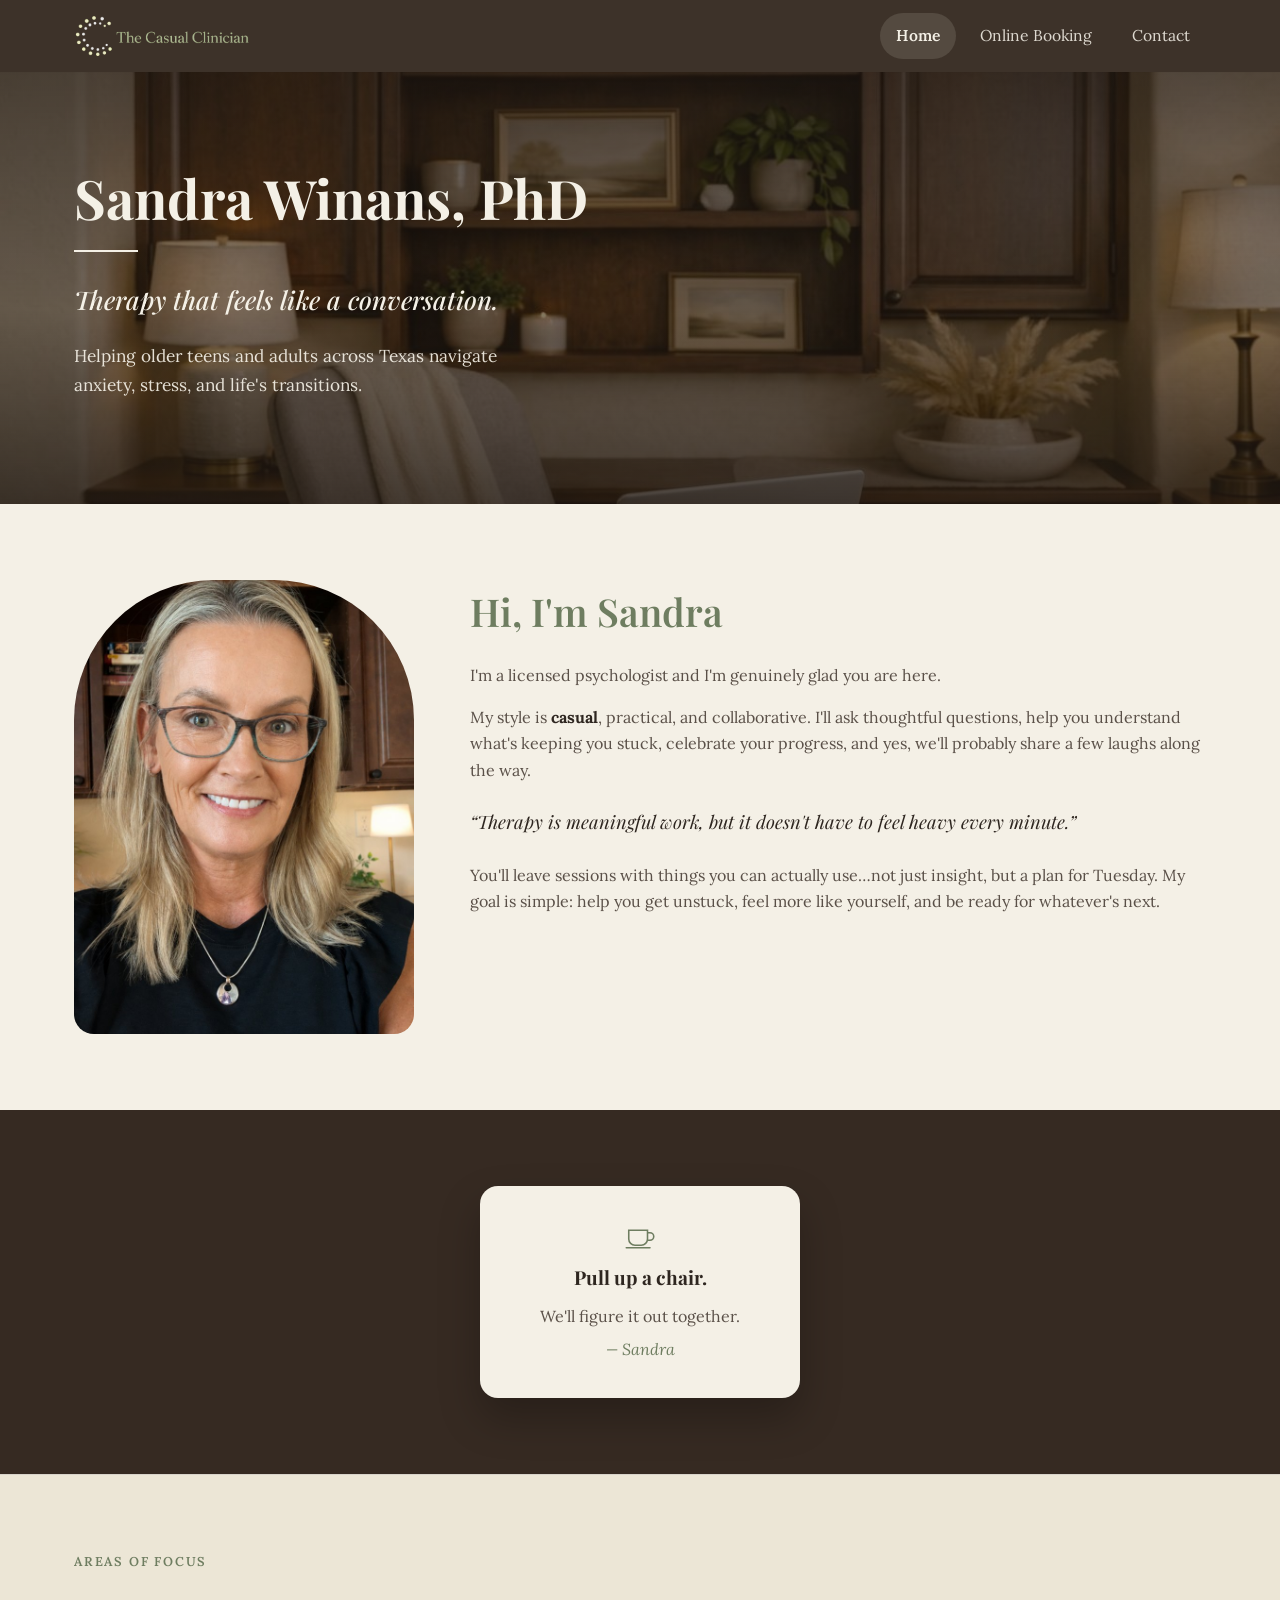
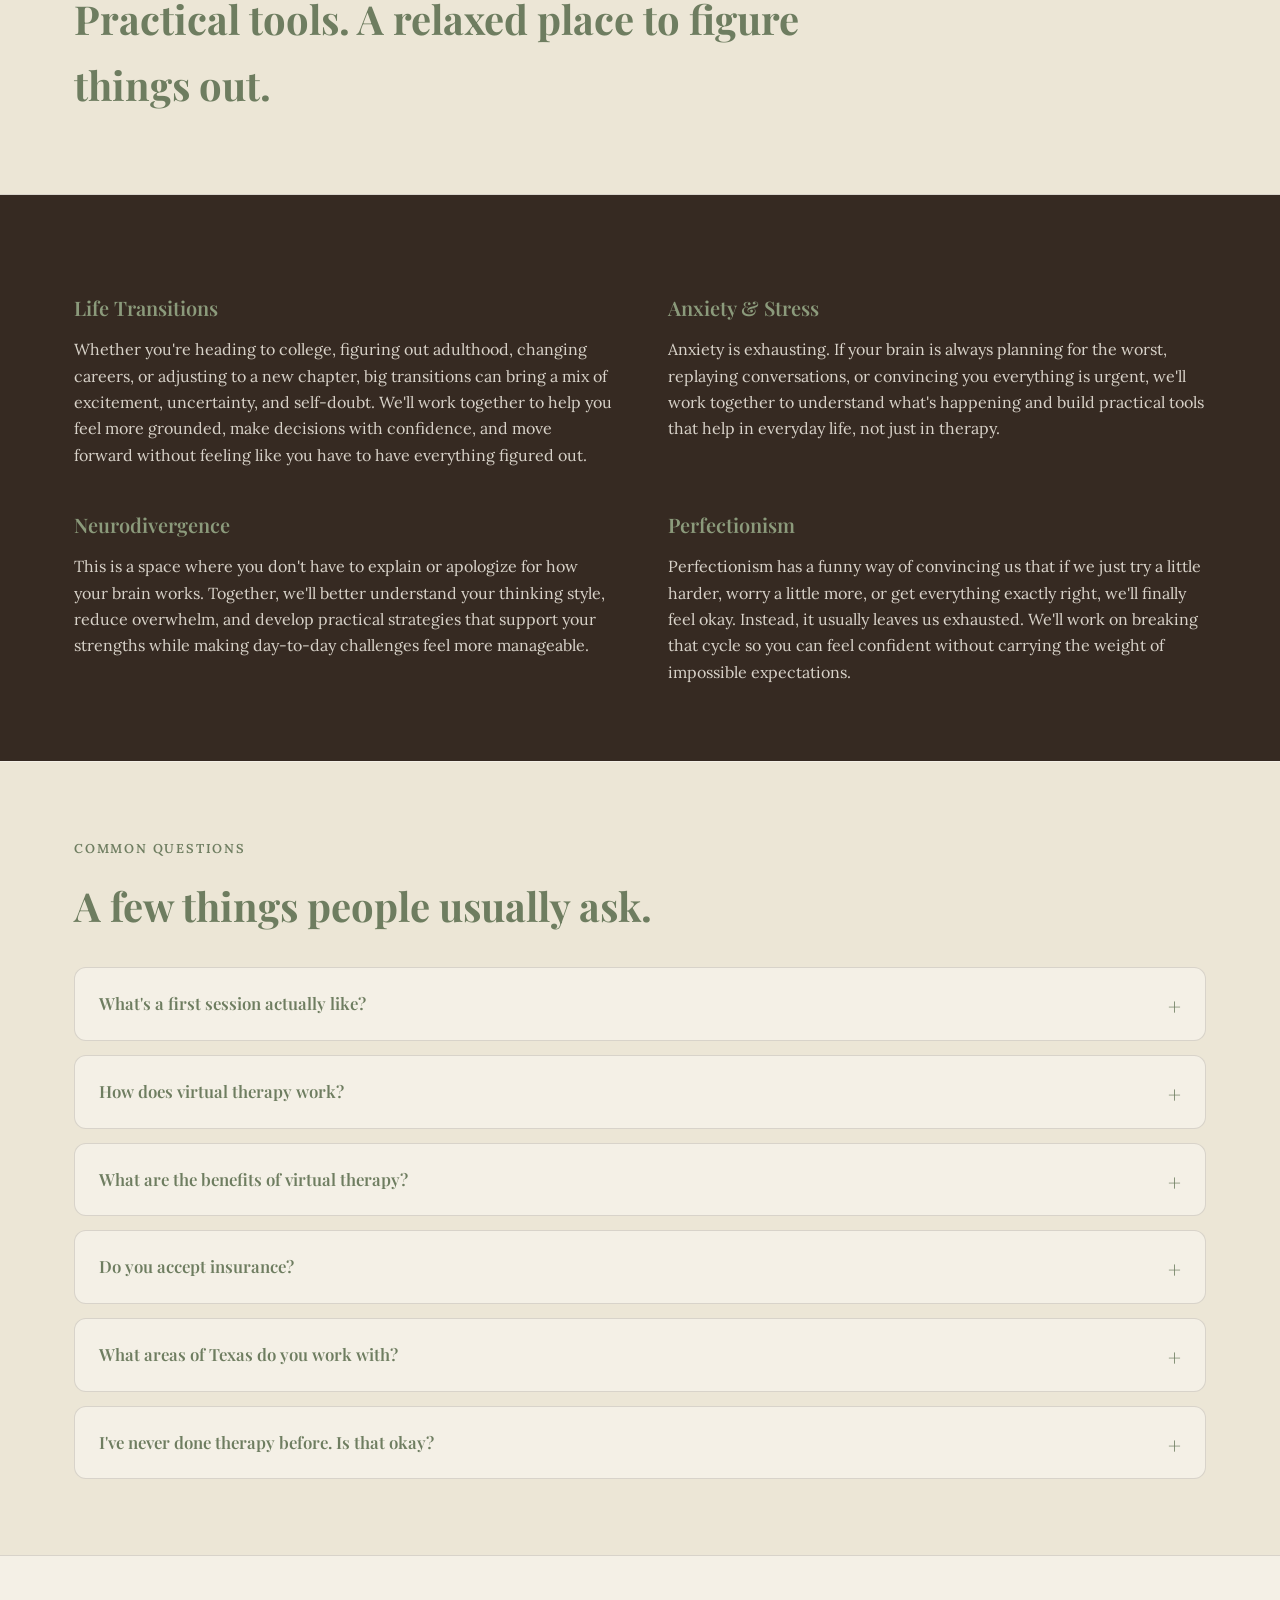
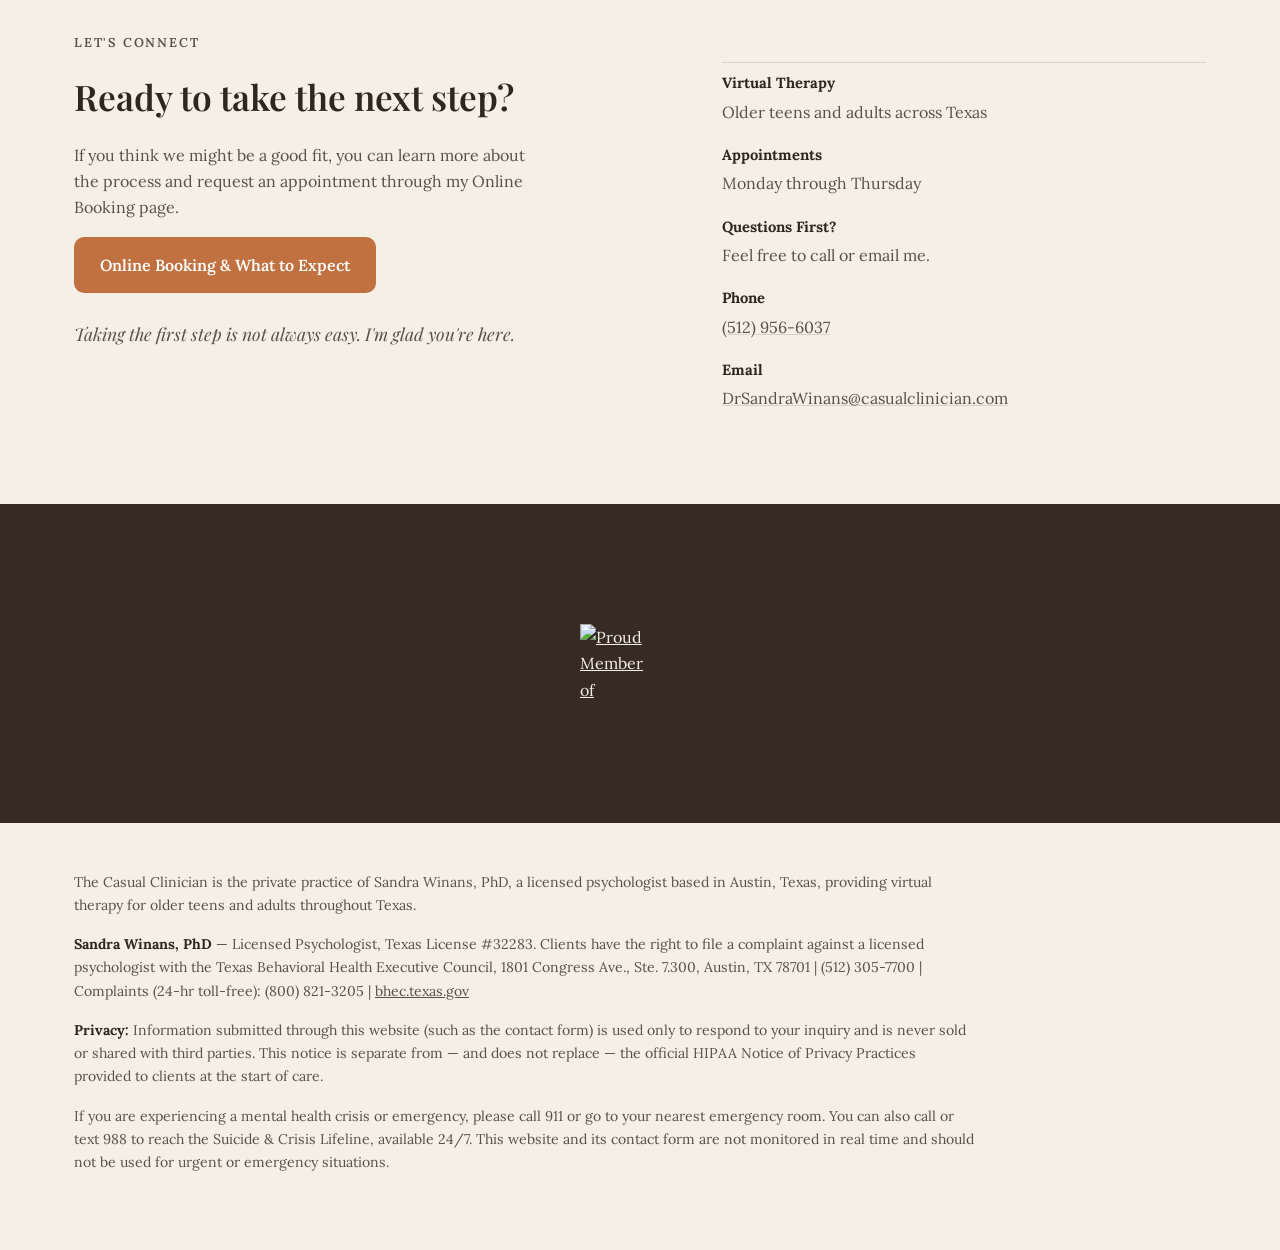
==== commit 65c97027: "Add FAQ entry on benefits of virtual therapy" ====
--- a/index.html
+++ b/index.html
@@ -135,7 +135,7 @@
         <p>Sessions happen over a secure, HIPAA-compliant video platform. You'll get a link before each appointment, log on from wherever you're comfortable, anywhere in Texas, and we'll meet face-to-face on screen.</p>
       </details>
       <details class="faq-item">
-        <summary>Do you accept insurance?</summary>
+        <summary>What are the benefits of virtual therapy?</summary><p>Virtual therapy fits into real life. No commute, no waiting room, no rearranging your whole afternoon, just log on from home, your car during a lunch break, or wherever you have privacy and decent Wi-Fi (and let's be honest, nobody misses sitting in traffic anyway). You're also not limited to therapists within driving distance, so you can find the right fit rather than just the closest one, and most people find they open up just as easily in a familiar space as they would in an office.</p></details><details class="faq-item"><summary>Do you accept insurance?</summary>
         <p>I'm in-network with Aetna and United Healthcare, and I also offer self-pay options. You can note your plan when you reach out through the contact form.</p>
       </details>
       <details class="faq-item">
@@ -155,7 +155,7 @@
     "mainEntity": [
       {"@type":"Question","name":"What's a first session actually like?","acceptedAnswer":{"@type":"Answer","text":"We'll spend most of it just talking. I'll ask about what brought you in, what's felt hard lately, and what you're hoping is different a few months from now. There's no clipboard or script, just a real conversation."}},
       {"@type":"Question","name":"How does virtual therapy work?","acceptedAnswer":{"@type":"Answer","text":"Sessions happen over a secure, HIPAA-compliant video platform. You'll get a link before each appointment, log on from wherever you're comfortable, anywhere in Texas, and we'll meet face-to-face on screen."}},
-      {"@type":"Question","name":"Do you accept insurance?","acceptedAnswer":{"@type":"Answer","text":"I'm in-network with Aetna and United Healthcare, and I also offer self-pay options. You can note your plan when you reach out through the contact form."}},
+      {"@type":"Question","name":"What are the benefits of virtual therapy?","acceptedAnswer":{"@type":"Answer","text":"Virtual therapy fits into real life. No commute, no waiting room, no rearranging your whole afternoon, just log on from home, your car during a lunch break, or wherever you have privacy and decent Wi-Fi (and let's be honest, nobody misses sitting in traffic anyway). You're also not limited to therapists within driving distance, so you can find the right fit rather than just the closest one, and most people find they open up just as easily in a familiar space as they would in an office."}},{"@type":"Question","name":"Do you accept insurance?","acceptedAnswer":{"@type":"Answer","text":"I'm in-network with Aetna and United Healthcare, and I also offer self-pay options. You can note your plan when you reach out through the contact form."}},
       {"@type":"Question","name":"What areas of Texas do you work with?","acceptedAnswer":{"@type":"Answer","text":"Since sessions are entirely virtual, I work with older teens and adults anywhere in Texas. I'm based in Austin, but your zip code doesn't matter as long as you're in the state."}},
       {"@type":"Question","name":"I've never done therapy before. Is that okay?","acceptedAnswer":{"@type":"Answer","text":"Absolutely. Plenty of people I work with are brand new to therapy. We'll go at your pace, and you're welcome to ask as many questions as you'd like along the way."}}
     ]
--- a/styles.css
+++ b/styles.css
@@ -104,8 +104,8 @@
   padding: 10px 16px;
   border-radius: 999px;
   opacity: 0.88;
-  transition: opacity 0.15s ease, background 0.15s ease;
-  white-space: nowrap;
+  transition: opacity 0.3s ease, background 0.3s ease;
+    white-space: nowrap;
 }
 
 nav.primary-nav a:hover { opacity: 1; background: rgba(244,240,230,0.08); }
@@ -170,6 +170,14 @@
   font-size: 1.08rem;
   color: rgba(244,240,230,0.92);
 }
+@keyframes heroFadeUp {
+  from { opacity: 0; transform: translateY(14px); }
+  to { opacity: 1; transform: translateY(0); }
+}
+.hero h1 { animation: heroFadeUp 0.9s ease both; }
+.hero .eyebrow-rule { animation: heroFadeUp 0.9s ease both 0.15s; }
+.hero .tagline { animation: heroFadeUp 0.9s ease both 0.3s; }
+.hero .lede { animation: heroFadeUp 0.9s ease both 0.45s; }
 
 /* ---------- Sections ---------- */
 
@@ -319,7 +327,7 @@
   border-radius: 10px;
   font-family: var(--font-body);
   font-size: 1rem;
-  transition: background 0.15s ease, transform 0.15s ease;
+  transition: background 0.3s ease, transform 0.3s ease;
 }
 .btn:hover { background: var(--terracotta-deep); transform: translateY(-1px); }
 
@@ -348,6 +356,42 @@
   font-size: 1.1rem;
   margin-top: 26px;
 }
+
+/* FAQ accordion */
+
+.faq-list {
+  display: flex;
+  flex-direction: column;
+  gap: 14px;
+  margin-top: 28px;
+}
+.faq-item {
+  background: var(--cream);
+  border-radius: 12px;
+  padding: 4px 24px;
+  border: 1px solid var(--line);
+}
+.faq-item summary {
+  cursor: pointer;
+  list-style: none;
+  font-family: var(--font-display);
+  color: var(--sage-deep);
+  font-weight: 600;
+  font-size: 1.05rem;
+  padding: 18px 28px 18px 0;
+  position: relative;
+}
+.faq-item summary::-webkit-details-marker { display: none; }
+.faq-item summary::after {
+  content: "+";
+  position: absolute;
+  right: 0;
+  top: 16px;
+  font-size: 1.4rem;
+  color: var(--sage-deep);
+}
+.faq-item[open] summary::after { content: "−"; }
+.faq-item p { margin: 0 0 20px; color: var(--ink-soft); }
 
 /* Badges */
 
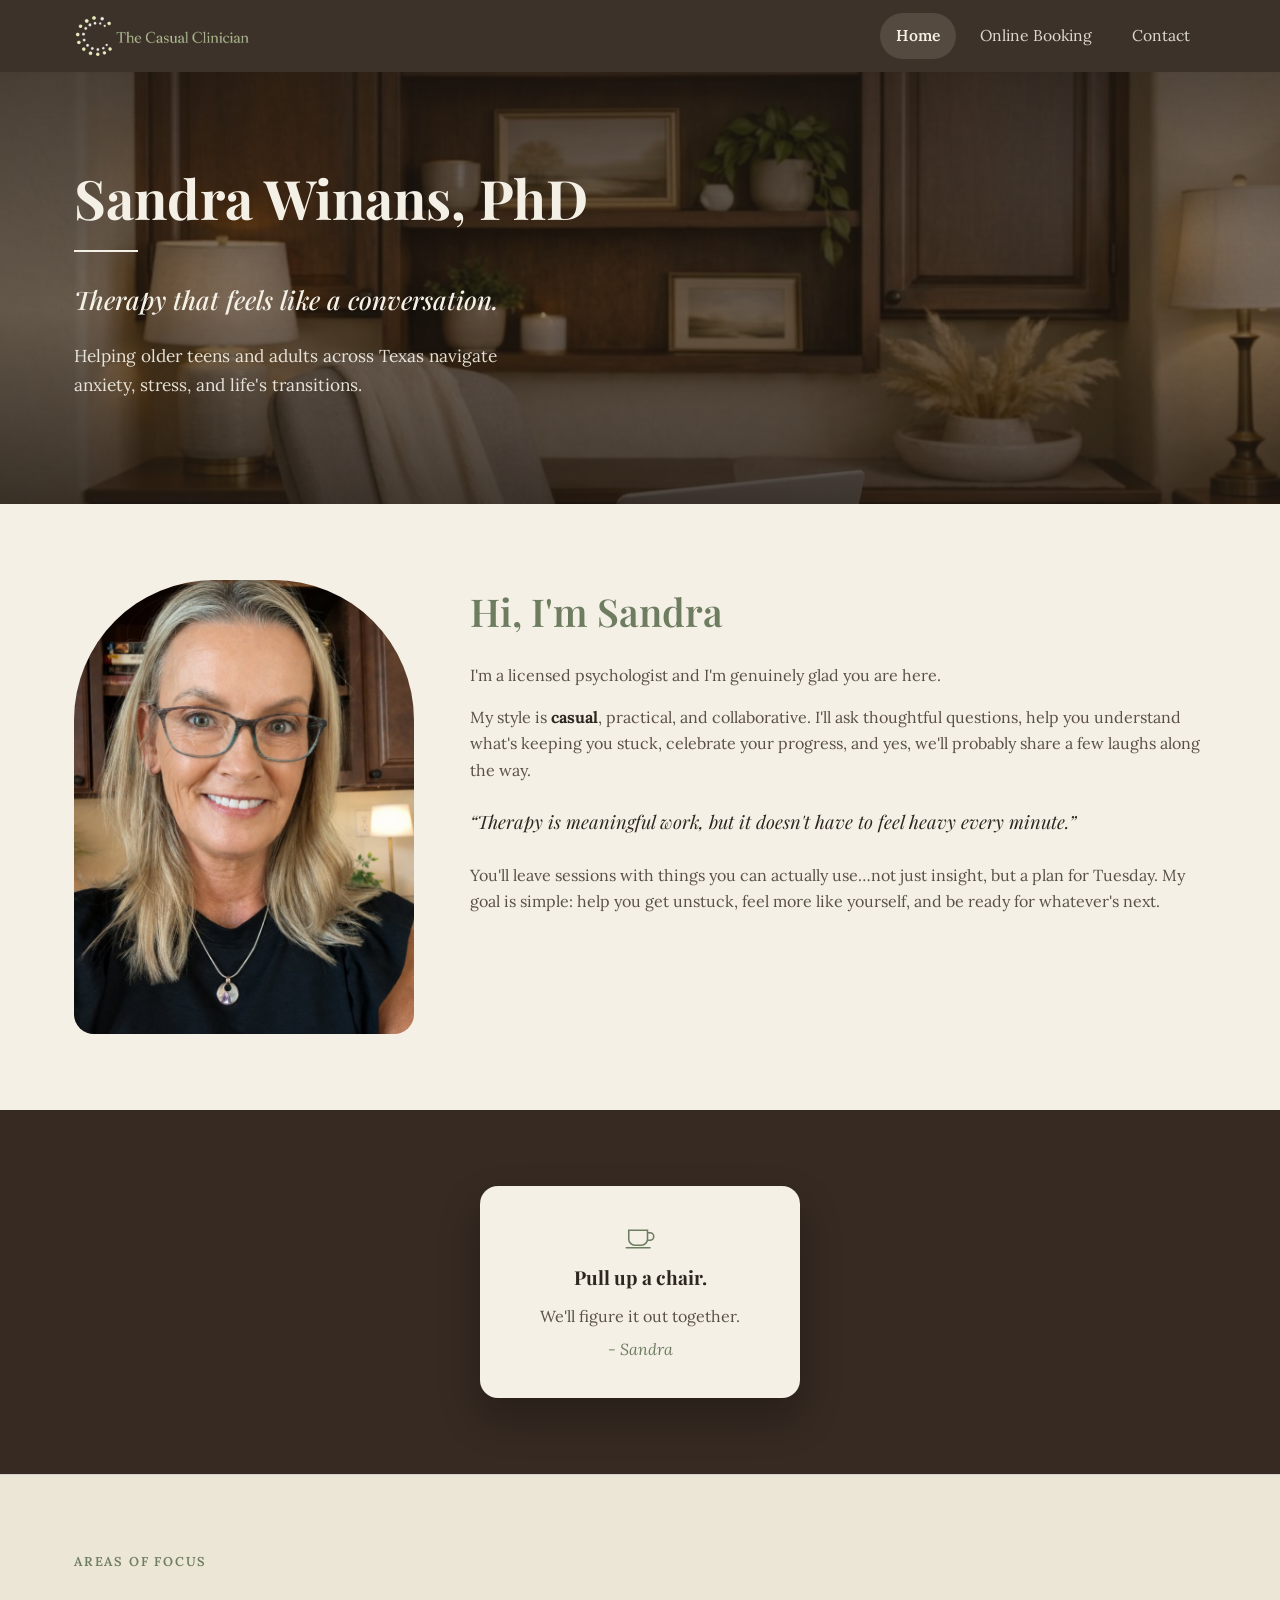
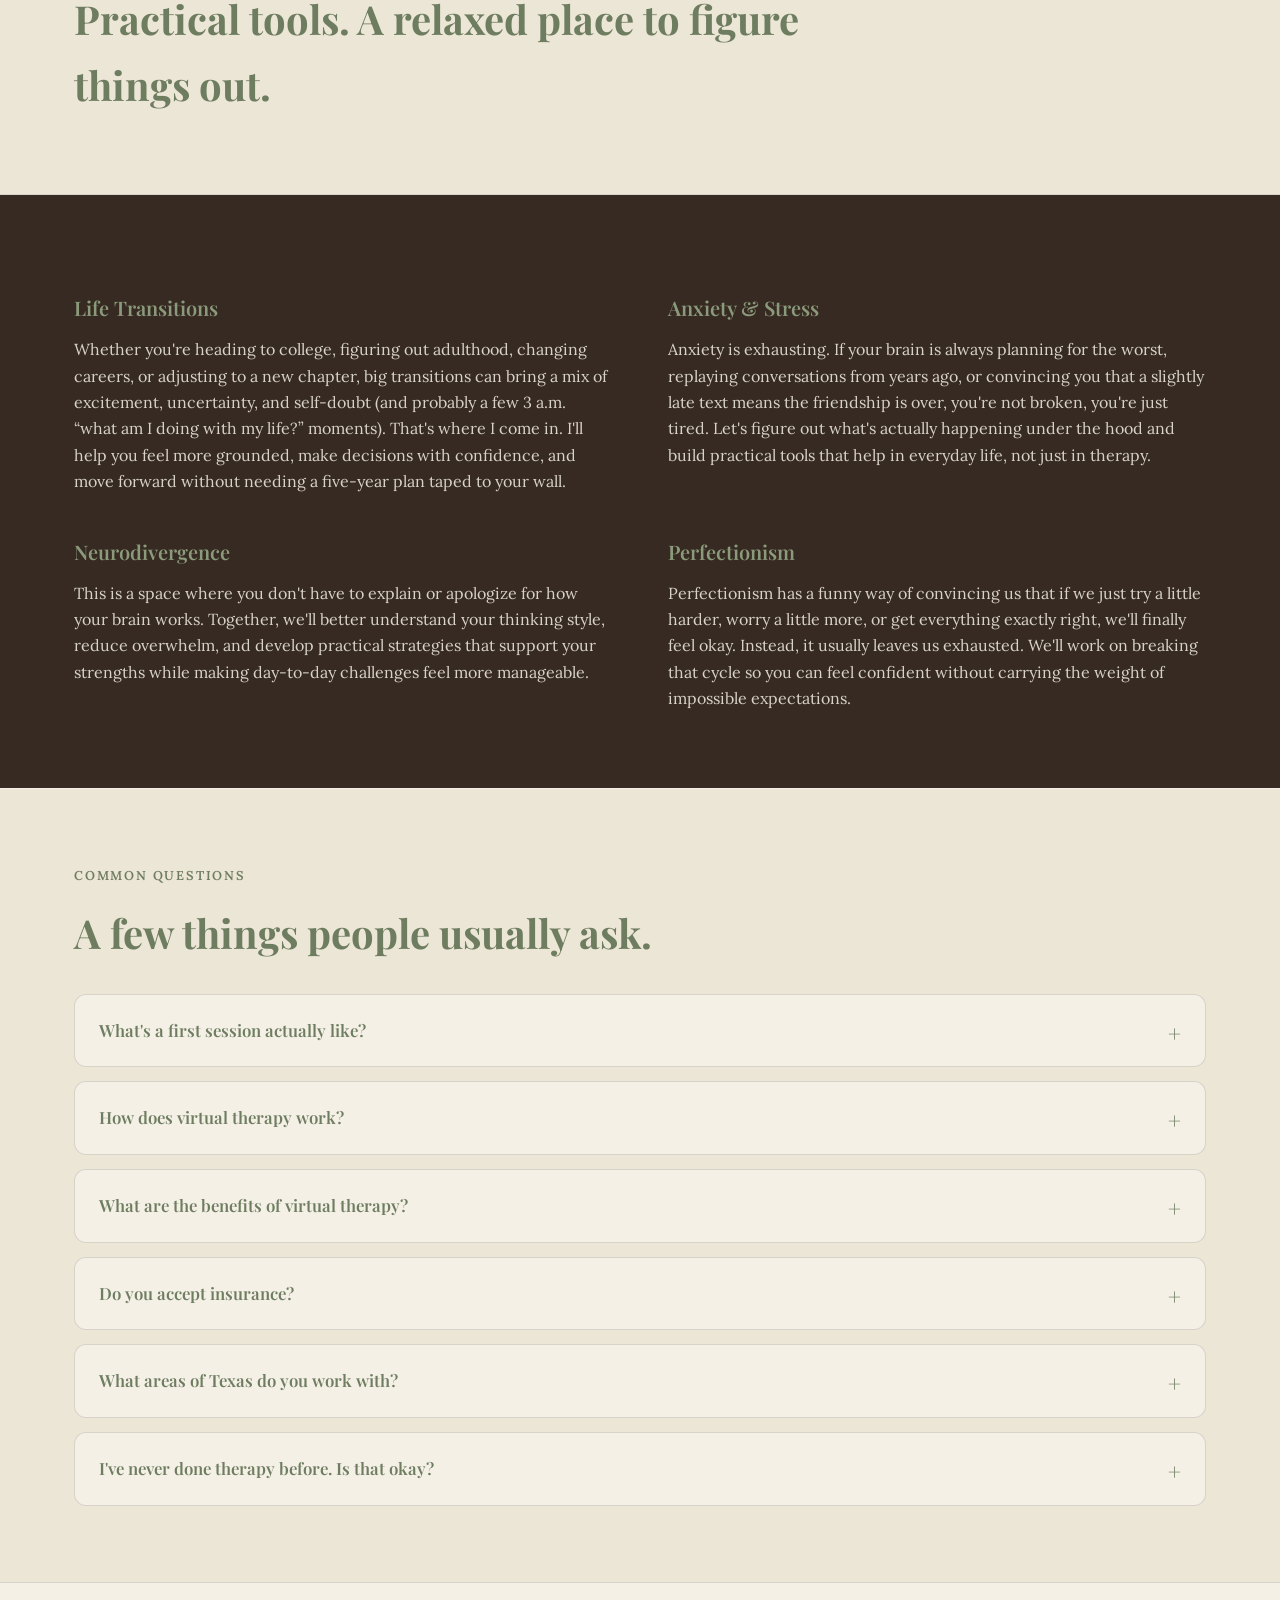
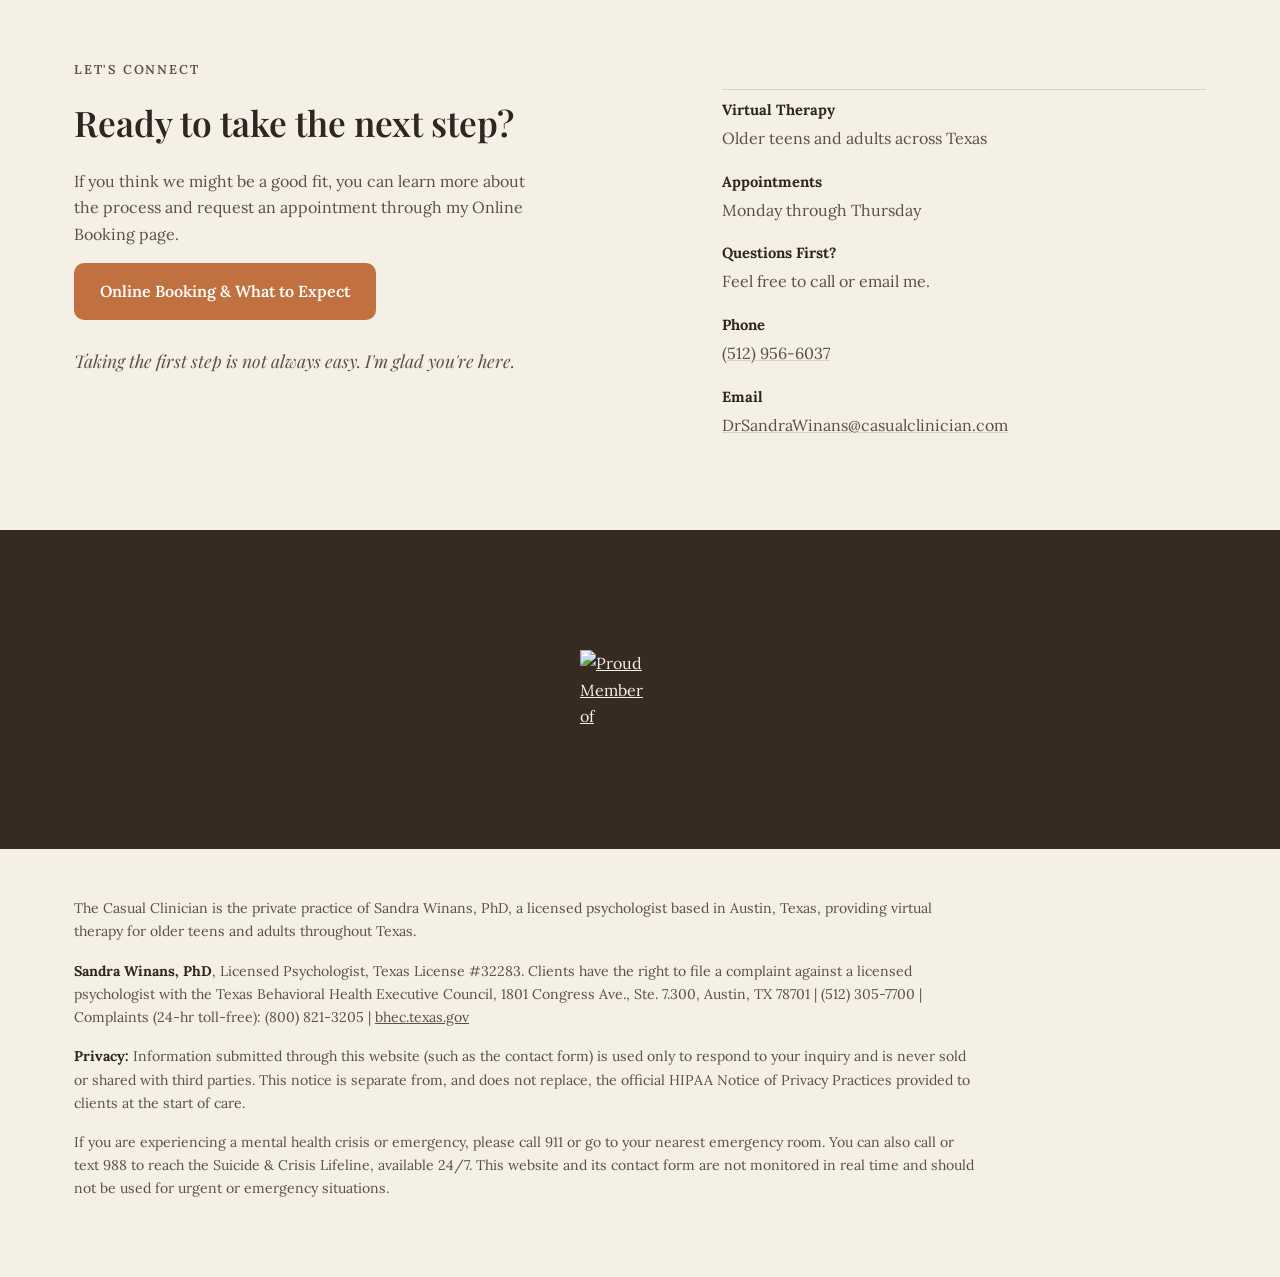
==== commit 3e37b6c5: "Remove em dashes and refresh Life Transitions and Anxiety & Stress copy" ====
--- a/index.html
+++ b/index.html
@@ -3,11 +3,11 @@
 <head>
 <meta charset="UTF-8">
 <meta name="viewport" content="width=device-width, initial-scale=1">
-<title>Virtual Therapist in Texas | The Casual Clinician — Sandra Winans, PhD</title>
+<title>Virtual Therapist in Texas | The Casual Clinician | Sandra Winans, PhD</title>
 <meta name="description" content="Sandra Winans, PhD is a licensed psychologist based in Austin offering online therapy &amp; telehealth for older teens and adults across Texas. Therapy that feels like a conversation, not a lecture.">
   <link rel="canonical" href="https://www.casualclinician.com/">
 <meta property="og:type" content="website">
-<meta property="og:title" content="The Casual Clinician — Virtual Therapist in Texas">
+<meta property="og:title" content="The Casual Clinician | Virtual Therapist in Texas">
 <meta property="og:description" content="Sandra Winans, PhD is a licensed psychologist offering online therapy for older teens and adults across Texas.">
 <meta property="og:url" content="https://www.casualclinician.com/">
 <meta property="og:image" content="https://www.casualclinician.com/hero-banner.jpg">
@@ -81,7 +81,7 @@
 <div class="cup-icon" aria-hidden="true"><svg viewBox="0 0 64 56" width="40" height="36" fill="none" xmlns="http://www.w3.org/2000/svg"><path class="steam steam-1" d="M22 14c-2 -3 2 -5 0 -8" stroke="currentColor" stroke-width="2" stroke-linecap="round"/><path class="steam steam-2" d="M32 12c-2 -3 2 -5 0 -8" stroke="currentColor" stroke-width="2" stroke-linecap="round"/><path class="steam steam-3" d="M42 14c-2 -3 2 -5 0 -8" stroke="currentColor" stroke-width="2" stroke-linecap="round"/><path d="M14 22h30v14a10 10 0 0 1 -10 10H24a10 10 0 0 1 -10 -10V22z" stroke="currentColor" stroke-width="2.5"/><path d="M44 26h4a6 6 0 0 1 0 12h-4" stroke="currentColor" stroke-width="2.5"/><line x1="10" y1="50" x2="48" y2="50" stroke="currentColor" stroke-width="2.5" stroke-linecap="round"/></svg></div>
       <h3>Pull up a chair.</h3>
       <p>We'll figure it out together.</p>
-      <p class="signed">— Sandra</p>
+      <p class="signed">- Sandra</p>
     </div>
   </div>
 </section>
@@ -102,11 +102,11 @@
     <div class="focus-grid">
       <div class="focus-item">
         <h3>Life Transitions</h3>
-        <p>Whether you're heading to college, figuring out adulthood, changing careers, or adjusting to a new chapter, big transitions can bring a mix of excitement, uncertainty, and self-doubt. We'll work together to help you feel more grounded, make decisions with confidence, and move forward without feeling like you have to have everything figured out.</p>
+        <p>Whether you're heading to college, figuring out adulthood, changing careers, or adjusting to a new chapter, big transitions can bring a mix of excitement, uncertainty, and self-doubt (and probably a few 3 a.m. “what am I doing with my life?” moments). That's where I come in. I'll help you feel more grounded, make decisions with confidence, and move forward without needing a five-year plan taped to your wall.</p>
       </div>
       <div class="focus-item">
         <h3>Anxiety &amp; Stress</h3>
-        <p>Anxiety is exhausting. If your brain is always planning for the worst, replaying conversations, or convincing you everything is urgent, we'll work together to understand what's happening and build practical tools that help in everyday life, not just in therapy.</p>
+        <p>Anxiety is exhausting. If your brain is always planning for the worst, replaying conversations from years ago, or convincing you that a slightly late text means the friendship is over, you're not broken, you're just tired. Let's figure out what's actually happening under the hood and build practical tools that help in everyday life, not just in therapy.</p>
       </div>
       <div class="focus-item">
         <h3>Neurodivergence</h3>
@@ -208,8 +208,8 @@
 <footer class="legal">
   <div class="wrap">
     <p>The Casual Clinician is the private practice of Sandra Winans, PhD, a licensed psychologist based in Austin, Texas, providing virtual therapy for older teens and adults throughout Texas.</p>
-    <p><strong>Sandra Winans, PhD</strong> — Licensed Psychologist, Texas License #32283. Clients have the right to file a complaint against a licensed psychologist with the Texas Behavioral Health Executive Council, 1801 Congress Ave., Ste. 7.300, Austin, TX 78701 | (512) 305-7700 | Complaints (24-hr toll-free): (800) 821-3205 | <a href="http://bhec.texas.gov">bhec.texas.gov</a></p>
-    <p><strong>Privacy:</strong> Information submitted through this website (such as the contact form) is used only to respond to your inquiry and is never sold or shared with third parties. This notice is separate from — and does not replace — the official HIPAA Notice of Privacy Practices provided to clients at the start of care.</p>
+    <p><strong>Sandra Winans, PhD</strong>, Licensed Psychologist, Texas License #32283. Clients have the right to file a complaint against a licensed psychologist with the Texas Behavioral Health Executive Council, 1801 Congress Ave., Ste. 7.300, Austin, TX 78701 | (512) 305-7700 | Complaints (24-hr toll-free): (800) 821-3205 | <a href="http://bhec.texas.gov">bhec.texas.gov</a></p>
+    <p><strong>Privacy:</strong> Information submitted through this website (such as the contact form) is used only to respond to your inquiry and is never sold or shared with third parties. This notice is separate from, and does not replace, the official HIPAA Notice of Privacy Practices provided to clients at the start of care.</p>
     <p>If you are experiencing a mental health crisis or emergency, please call 911 or go to your nearest emergency room. You can also call or text 988 to reach the Suicide &amp; Crisis Lifeline, available 24/7. This website and its contact form are not monitored in real time and should not be used for urgent or emergency situations.</p>
   </div>
 </footer>
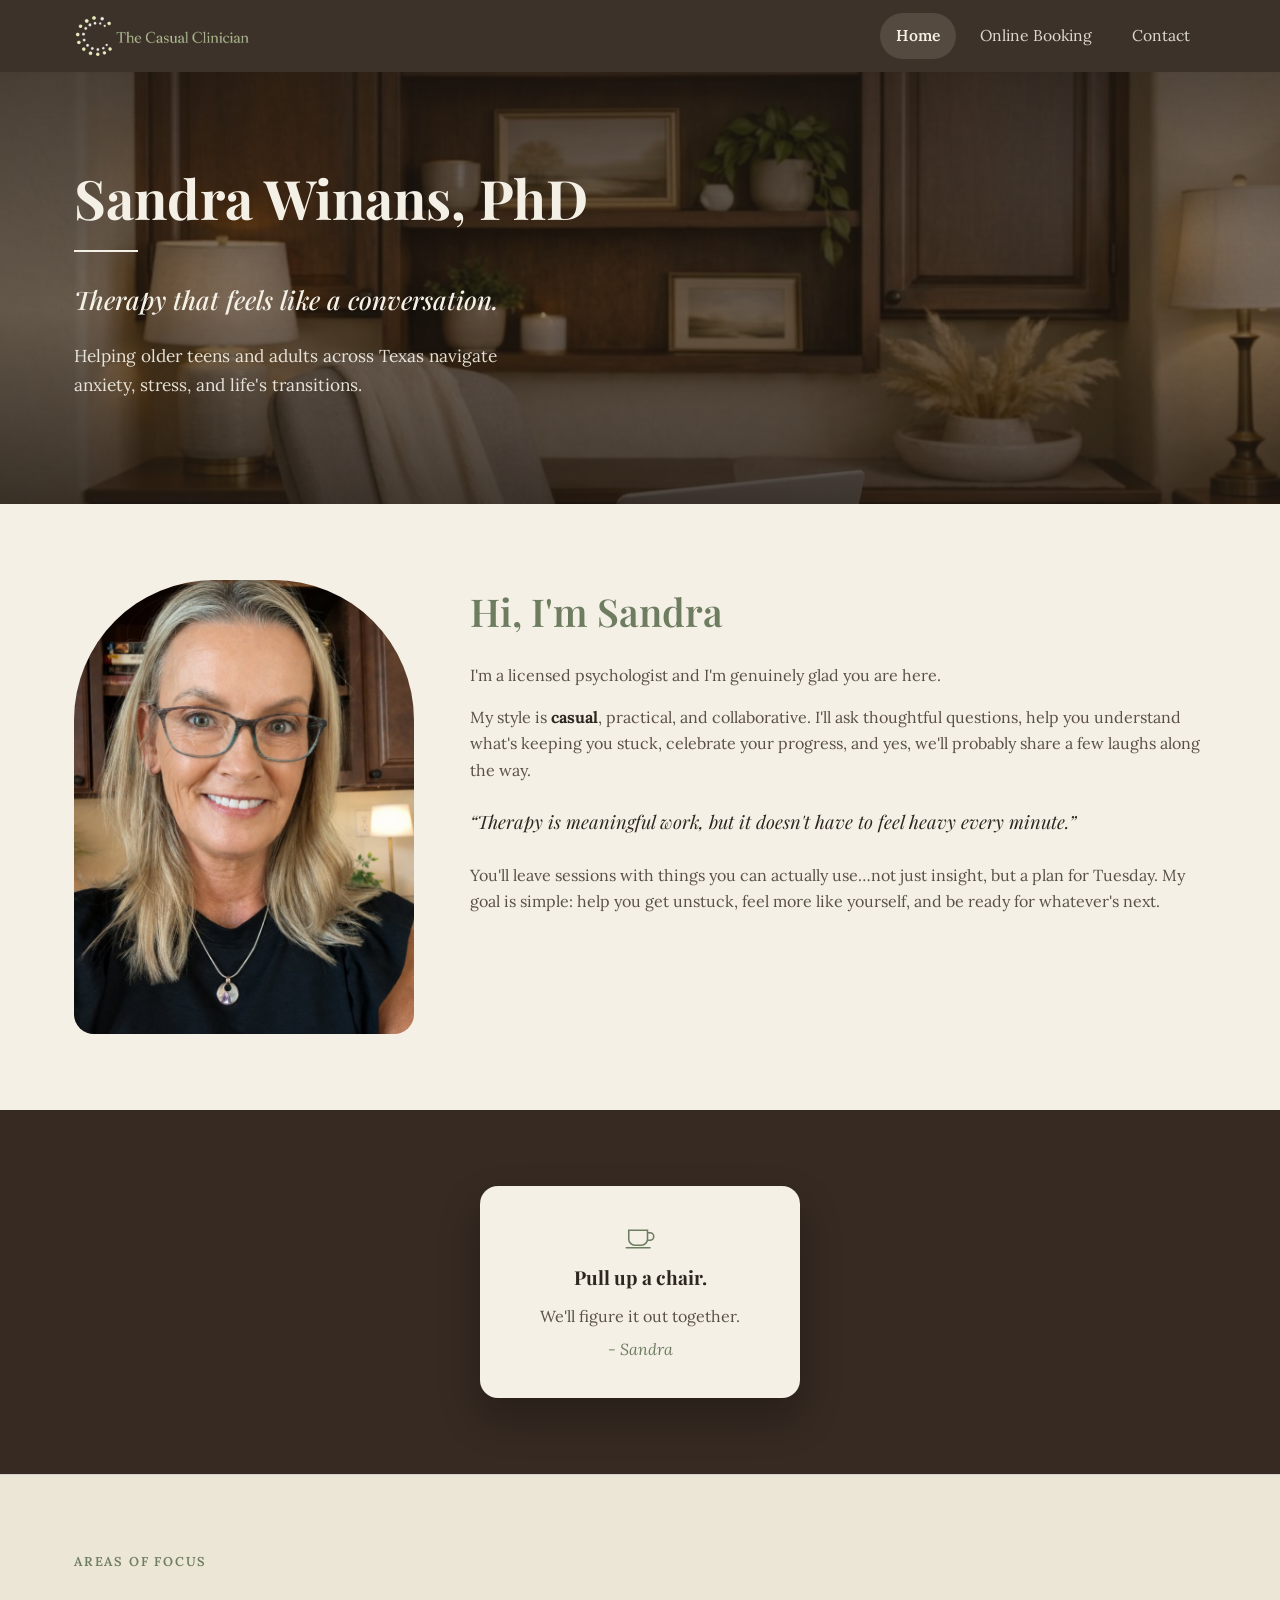
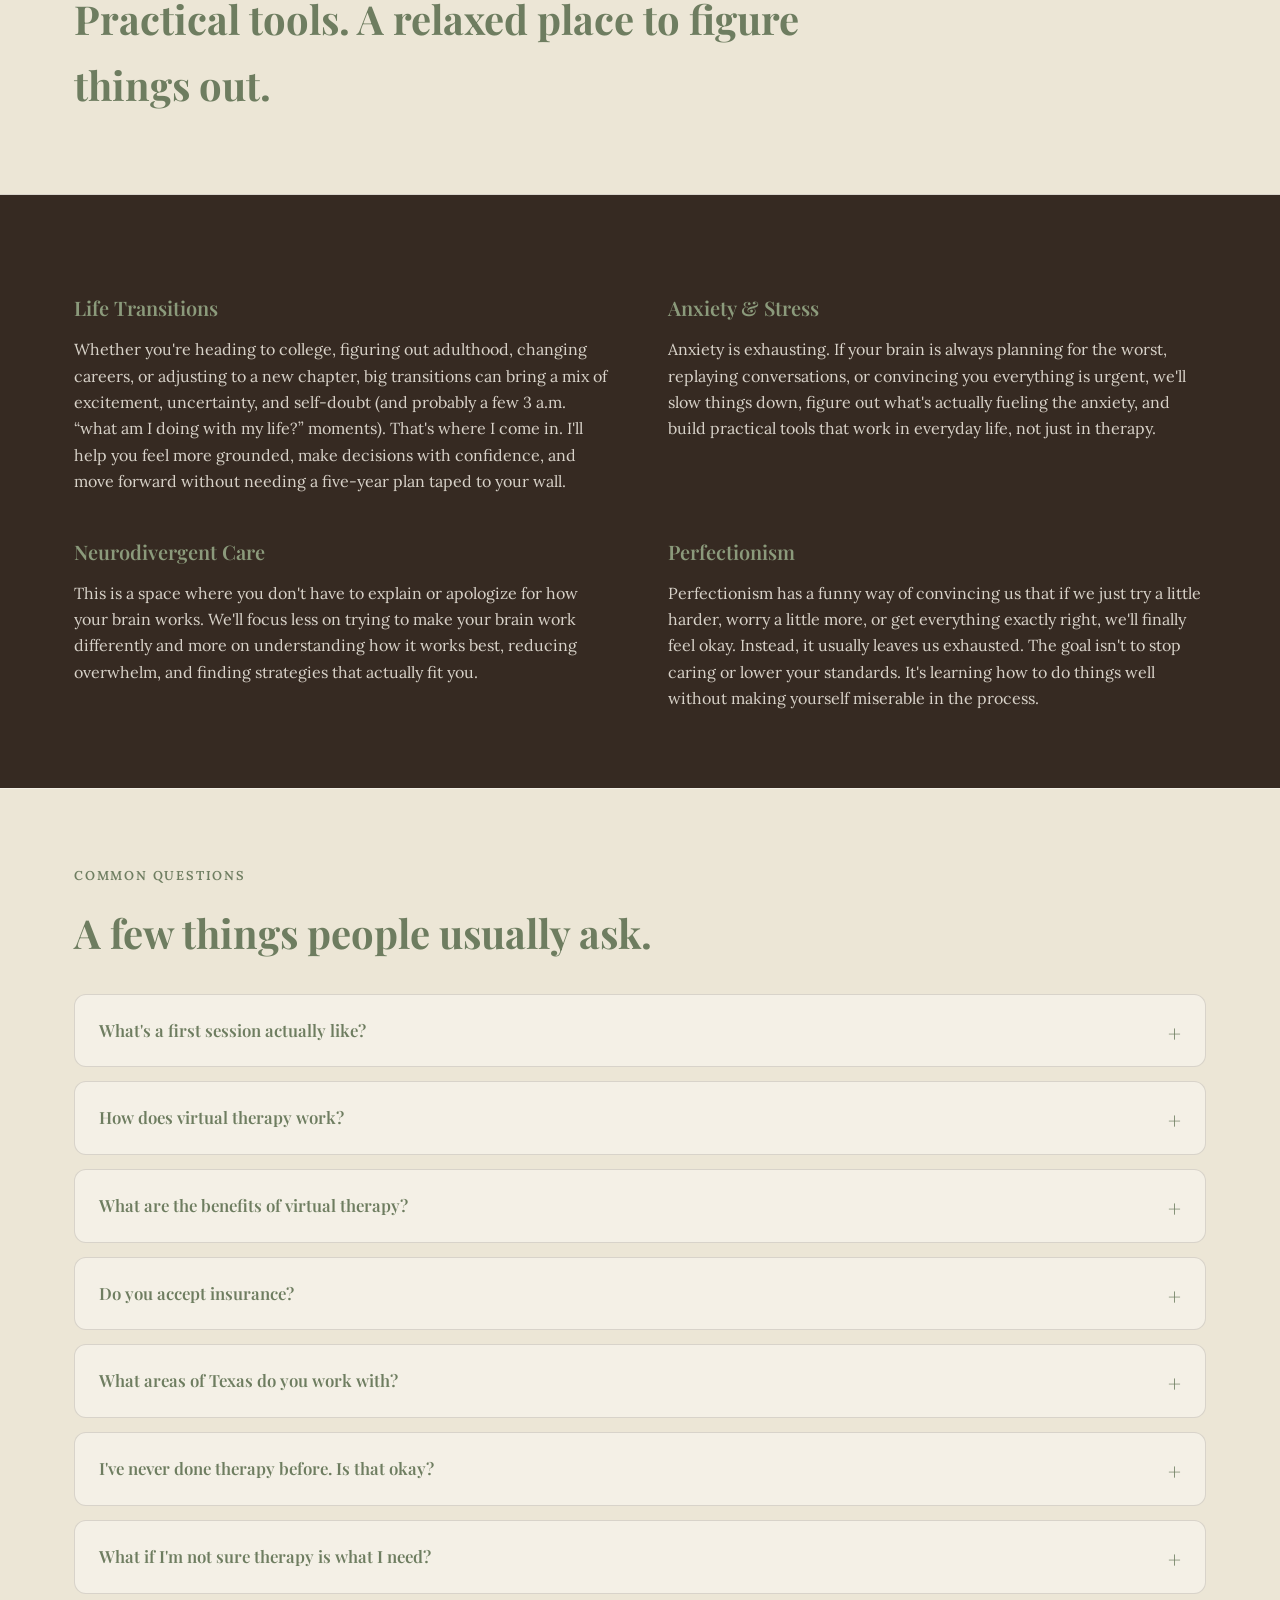
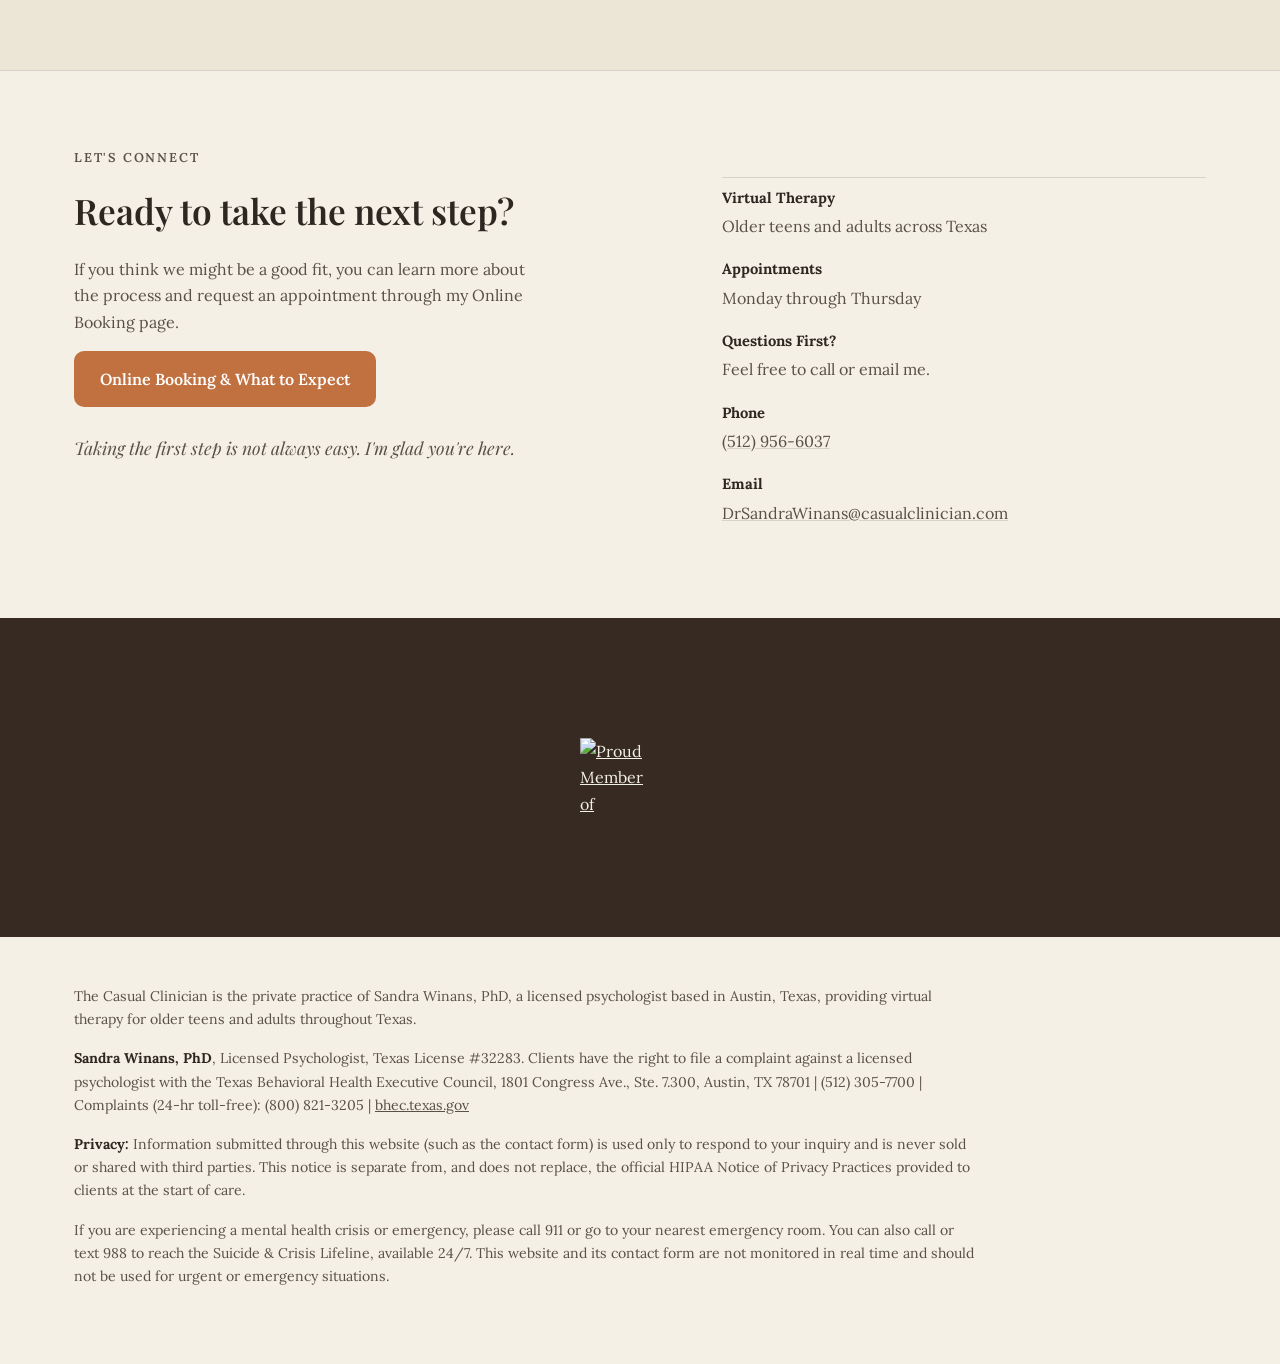
==== commit 6aa1642b: "Update copy: Anxiety & Stress, Neurodivergent Care, Perfectionism, FAQ answers, new FAQ, UnitedHealt" ====
--- a/index.html
+++ b/index.html
@@ -3,7 +3,7 @@
 <head>
 <meta charset="UTF-8">
 <meta name="viewport" content="width=device-width, initial-scale=1">
-<title>Virtual Therapist in Texas | The Casual Clinician | Sandra Winans, PhD</title>
+<title>Virtual Psychologist in Texas | The Casual Clinician | Sandra Winans, PhD</title>
 <meta name="description" content="Sandra Winans, PhD is a licensed psychologist based in Austin offering online therapy &amp; telehealth for older teens and adults across Texas. Therapy that feels like a conversation, not a lecture.">
   <link rel="canonical" href="https://www.casualclinician.com/">
 <meta property="og:type" content="website">
@@ -106,15 +106,15 @@
       </div>
       <div class="focus-item">
         <h3>Anxiety &amp; Stress</h3>
-        <p>Anxiety is exhausting. If your brain is always planning for the worst, replaying conversations from years ago, or convincing you that a slightly late text means the friendship is over, you're not broken, you're just tired. Let's figure out what's actually happening under the hood and build practical tools that help in everyday life, not just in therapy.</p>
-      </div>
-      <div class="focus-item">
-        <h3>Neurodivergence</h3>
-        <p>This is a space where you don't have to explain or apologize for how your brain works. Together, we'll better understand your thinking style, reduce overwhelm, and develop practical strategies that support your strengths while making day-to-day challenges feel more manageable.</p>
+        <p>Anxiety is exhausting. If your brain is always planning for the worst, replaying conversations, or convincing you everything is urgent, we'll slow things down, figure out what's actually fueling the anxiety, and build practical tools that work in everyday life, not just in therapy.</p>
+      </div>
+      <div class="focus-item">
+        <h3>Neurodivergent Care</h3>
+        <p>This is a space where you don't have to explain or apologize for how your brain works. We'll focus less on trying to make your brain work differently and more on understanding how it works best, reducing overwhelm, and finding strategies that actually fit you.</p>
       </div>
       <div class="focus-item">
         <h3>Perfectionism</h3>
-        <p>Perfectionism has a funny way of convincing us that if we just try a little harder, worry a little more, or get everything exactly right, we'll finally feel okay. Instead, it usually leaves us exhausted. We'll work on breaking that cycle so you can feel confident without carrying the weight of impossible expectations.</p>
+        <p>Perfectionism has a funny way of convincing us that if we just try a little harder, worry a little more, or get everything exactly right, we'll finally feel okay. Instead, it usually leaves us exhausted. The goal isn't to stop caring or lower your standards. It's learning how to do things well without making yourself miserable in the process.</p>
       </div>
     </div>
   </div>
@@ -128,7 +128,7 @@
     <div class="faq-list">
       <details class="faq-item">
         <summary>What's a first session actually like?</summary>
-        <p>We'll spend most of it just talking. I'll ask about what brought you in, what's felt hard lately, and what you're hoping is different a few months from now. There's no clipboard or script, just a real conversation.</p>
+        <p>We'll spend most of it just talking. I'll ask about what brought you in and what's felt hard lately. It won't feel like an interrogation or a checklist. It's mostly a real conversation about what's going on and where you'd like things to be different.</p>
       </details>
       <details class="faq-item">
         <summary>How does virtual therapy work?</summary>
@@ -136,7 +136,7 @@
       </details>
       <details class="faq-item">
         <summary>What are the benefits of virtual therapy?</summary><p>Virtual therapy fits into real life. No commute, no waiting room, no rearranging your whole afternoon, just log on from home, your car during a lunch break, or wherever you have privacy and decent Wi-Fi (and let's be honest, nobody misses sitting in traffic anyway). You're also not limited to therapists within driving distance, so you can find the right fit rather than just the closest one, and most people find they open up just as easily in a familiar space as they would in an office.</p></details><details class="faq-item"><summary>Do you accept insurance?</summary>
-        <p>I'm in-network with Aetna and United Healthcare, and I also offer self-pay options. You can note your plan when you reach out through the contact form.</p>
+        <p>I'm in-network with Aetna and UnitedHealthcare, and I also offer self-pay options. You can note your plan when you reach out through the contact form.</p>
       </details>
       <details class="faq-item">
         <summary>What areas of Texas do you work with?</summary>
@@ -144,7 +144,11 @@
       </details>
       <details class="faq-item">
         <summary>I've never done therapy before. Is that okay?</summary>
-        <p>Absolutely. Plenty of people I work with are brand new to therapy. We'll go at your pace, and you're welcome to ask as many questions as you'd like along the way.</p>
+        <p>Absolutely. Plenty of people I work with are brand new to therapy. You don't need to know what to say or how any of this works. That's my job. Just show up, and we'll take it from there.</p>
+      </details>
+      <details class="faq-item">
+        <summary>What if I'm not sure therapy is what I need?</summary>
+        <p>You don't have to be in crisis or have everything figured out before reaching out. Sometimes therapy is simply a place to sort through what's happening, get another perspective, and figure out what might help.</p>
       </details>
     </div>
   </div>
@@ -153,11 +157,12 @@
     "@context": "https://schema.org",
     "@type": "FAQPage",
     "mainEntity": [
-      {"@type":"Question","name":"What's a first session actually like?","acceptedAnswer":{"@type":"Answer","text":"We'll spend most of it just talking. I'll ask about what brought you in, what's felt hard lately, and what you're hoping is different a few months from now. There's no clipboard or script, just a real conversation."}},
+      {"@type":"Question","name":"What's a first session actually like?","acceptedAnswer":{"@type":"Answer","text":"We'll spend most of it just talking. I'll ask about what brought you in and what's felt hard lately. It won't feel like an interrogation or a checklist. It's mostly a real conversation about what's going on and where you'd like things to be different."}},
       {"@type":"Question","name":"How does virtual therapy work?","acceptedAnswer":{"@type":"Answer","text":"Sessions happen over a secure, HIPAA-compliant video platform. You'll get a link before each appointment, log on from wherever you're comfortable, anywhere in Texas, and we'll meet face-to-face on screen."}},
-      {"@type":"Question","name":"What are the benefits of virtual therapy?","acceptedAnswer":{"@type":"Answer","text":"Virtual therapy fits into real life. No commute, no waiting room, no rearranging your whole afternoon, just log on from home, your car during a lunch break, or wherever you have privacy and decent Wi-Fi (and let's be honest, nobody misses sitting in traffic anyway). You're also not limited to therapists within driving distance, so you can find the right fit rather than just the closest one, and most people find they open up just as easily in a familiar space as they would in an office."}},{"@type":"Question","name":"Do you accept insurance?","acceptedAnswer":{"@type":"Answer","text":"I'm in-network with Aetna and United Healthcare, and I also offer self-pay options. You can note your plan when you reach out through the contact form."}},
+      {"@type":"Question","name":"What are the benefits of virtual therapy?","acceptedAnswer":{"@type":"Answer","text":"Virtual therapy fits into real life. No commute, no waiting room, no rearranging your whole afternoon, just log on from home, your car during a lunch break, or wherever you have privacy and decent Wi-Fi (and let's be honest, nobody misses sitting in traffic anyway). You're also not limited to therapists within driving distance, so you can find the right fit rather than just the closest one, and most people find they open up just as easily in a familiar space as they would in an office."}},{"@type":"Question","name":"Do you accept insurance?","acceptedAnswer":{"@type":"Answer","text":"I'm in-network with Aetna and UnitedHealthcare, and I also offer self-pay options. You can note your plan when you reach out through the contact form."}},
       {"@type":"Question","name":"What areas of Texas do you work with?","acceptedAnswer":{"@type":"Answer","text":"Since sessions are entirely virtual, I work with older teens and adults anywhere in Texas. I'm based in Austin, but your zip code doesn't matter as long as you're in the state."}},
-      {"@type":"Question","name":"I've never done therapy before. Is that okay?","acceptedAnswer":{"@type":"Answer","text":"Absolutely. Plenty of people I work with are brand new to therapy. We'll go at your pace, and you're welcome to ask as many questions as you'd like along the way."}}
+      {"@type":"Question","name":"I've never done therapy before. Is that okay?","acceptedAnswer":{"@type":"Answer","text":"Absolutely. Plenty of people I work with are brand new to therapy. You don't need to know what to say or how any of this works. That's my job. Just show up, and we'll take it from there."}},
+      {"@type":"Question","name":"What if I'm not sure therapy is what I need?","acceptedAnswer":{"@type":"Answer","text":"You don't have to be in crisis or have everything figured out before reaching out. Sometimes therapy is simply a place to sort through what's happening, get another perspective, and figure out what might help."}}
     ]
   }
   </script>
